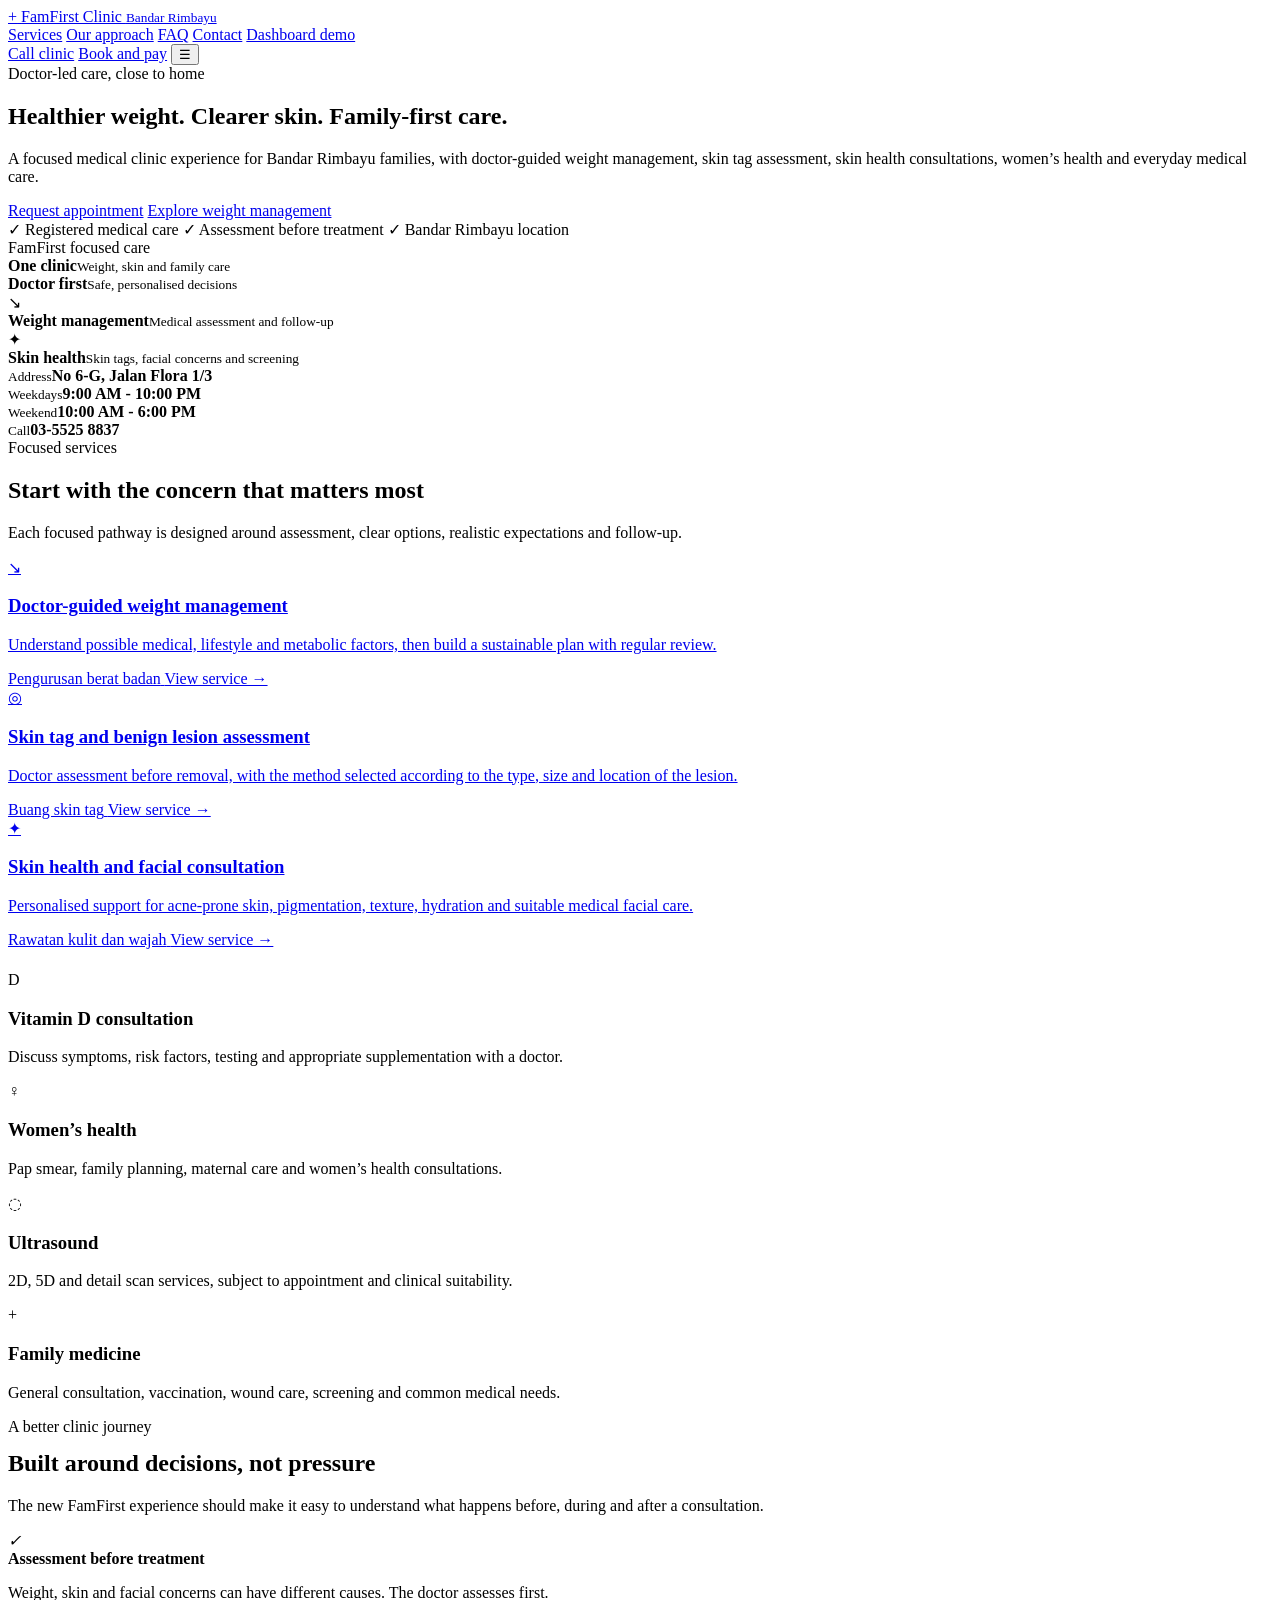
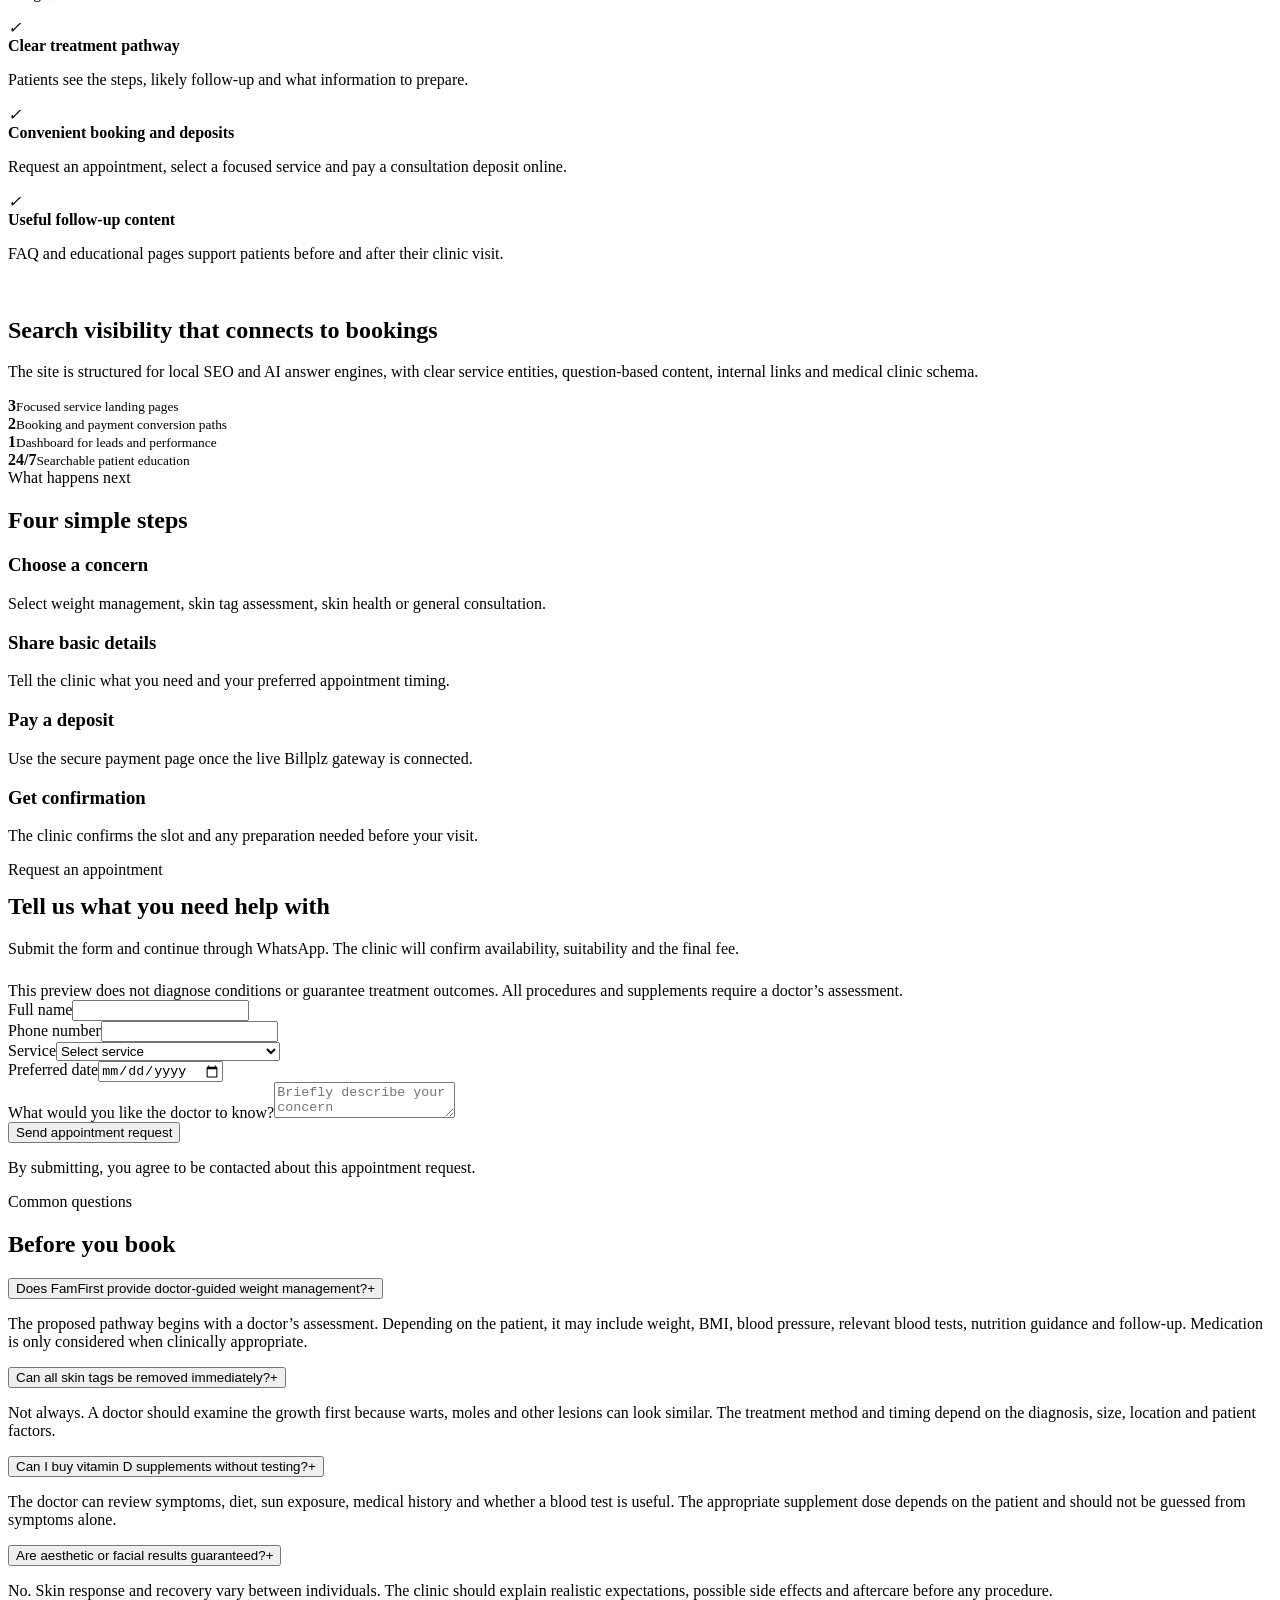
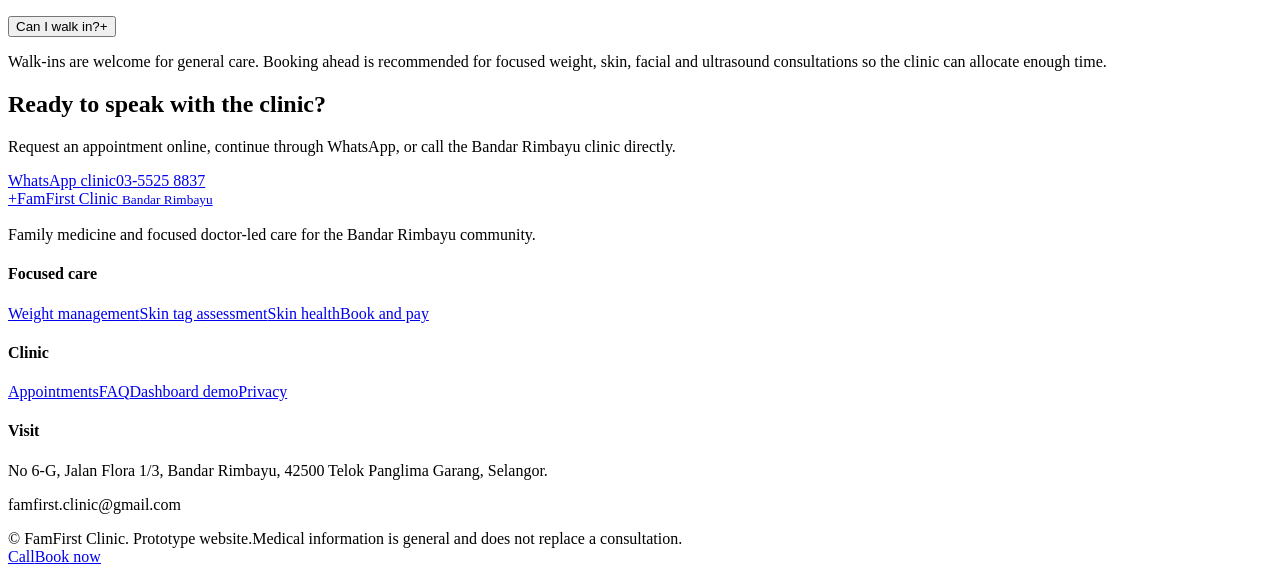
==== index.html @ e1344aab "Add clinic landing page" ====
<!doctype html>
<html lang="en-MY">
<head>
  <meta charset="utf-8">
  <meta name="viewport" content="width=device-width, initial-scale=1">
  <title>FamFirst Clinic Bandar Rimbayu | Weight, Skin and Family Care</title>
  <meta name="description" content="Doctor-led family care in Bandar Rimbayu, with focused consultations for weight management, skin tags, skin health, women’s health, ultrasound and general medical needs.">
  <meta name="keywords" content="FamFirst Clinic Bandar Rimbayu, klinik Rimbayu, weight management clinic Rimbayu, skin tag removal Rimbayu, facial treatment Rimbayu, klinik kurus Selangor">
  <meta name="theme-color" content="#0b6f69">
  <meta name="famfirst-api" content="">
  <link rel="canonical" href="https://shukritobi.github.io/famfirst-clinic-rimbayu/">
  <link rel="manifest" href="manifest.webmanifest">
  <link rel="stylesheet" href="assets/styles.css">
  <meta property="og:type" content="website">
  <meta property="og:title" content="FamFirst Clinic Bandar Rimbayu">
  <meta property="og:description" content="Doctor-led weight, skin and family care in Bandar Rimbayu.">
  <meta property="og:url" content="https://shukritobi.github.io/famfirst-clinic-rimbayu/">
  <meta property="og:locale" content="en_MY">
  <script type="application/ld+json">
  {
    "@context": "https://schema.org",
    "@type": "MedicalClinic",
    "name": "FamFirst Clinic Bandar Rimbayu",
    "legalName": "Firstmedic Healthcare Sdn Bhd",
    "url": "https://shukritobi.github.io/famfirst-clinic-rimbayu/",
    "telephone": "+60355258837",
    "email": "famfirst.clinic@gmail.com",
    "address": {
      "@type": "PostalAddress",
      "streetAddress": "No 6-G, Jalan Flora 1/3, Bandar Rimbayu",
      "postalCode": "42500",
      "addressLocality": "Telok Panglima Garang",
      "addressRegion": "Selangor",
      "addressCountry": "MY"
    },
    "areaServed": ["Bandar Rimbayu", "Kota Kemuning", "Telok Panglima Garang", "Tropicana Aman", "Eco Santuari"],
    "medicalSpecialty": ["PrimaryCare", "FamilyPractice"],
    "openingHoursSpecification": [
      {"@type":"OpeningHoursSpecification","dayOfWeek":["Monday","Tuesday","Wednesday","Thursday","Friday"],"opens":"09:00","closes":"22:00"},
      {"@type":"OpeningHoursSpecification","dayOfWeek":["Saturday","Sunday"],"opens":"10:00","closes":"18:00"}
    ],
    "sameAs": ["https://www.facebook.com/p/FamFirst-Clinic-Bandar-Rimbayu-100083287239329/"]
  }
  </script>
  <script type="application/ld+json">
  {
    "@context":"https://schema.org",
    "@type":"FAQPage",
    "mainEntity":[
      {"@type":"Question","name":"Does FamFirst Clinic provide doctor-guided weight management?","acceptedAnswer":{"@type":"Answer","text":"The proposed programme begins with a medical assessment and may include weight, blood pressure, relevant blood tests, nutrition guidance and follow-up. Treatment suitability is decided by the doctor."}},
      {"@type":"Question","name":"Can I remove a skin tag at the clinic?","acceptedAnswer":{"@type":"Answer","text":"A doctor should assess the lesion first because not every growth is a skin tag. The clinic will confirm the suitable method, expected recovery and cost after assessment."}},
      {"@type":"Question","name":"Can I walk in?","acceptedAnswer":{"@type":"Answer","text":"Walk-ins are welcome for general care. Booking ahead is recommended for focused weight, skin and ultrasound consultations."}}
    ]
  }
  </script>
</head>
<body>
<header class="site-header">
  <div class="container nav-wrap">
    <a class="brand" href="index.html" aria-label="FamFirst Clinic home">
      <span class="brand-mark">+</span>
      <span class="brand-copy">FamFirst Clinic <small>Bandar Rimbayu</small></span>
    </a>
    <nav class="nav-links" data-nav>
      <a href="#services">Services</a>
      <a href="#approach">Our approach</a>
      <a href="#faq">FAQ</a>
      <a href="#contact">Contact</a>
      <a href="dashboard.html">Dashboard demo</a>
    </nav>
    <div class="nav-actions">
      <a class="btn btn-outline btn-sm" href="tel:+60355258837">Call clinic</a>
      <a class="btn btn-primary btn-sm" href="checkout.html">Book and pay</a>
      <button class="menu-btn" data-menu aria-label="Open navigation">☰</button>
    </div>
  </div>
</header>

<main>
  <section class="hero">
    <div class="container hero-grid">
      <div class="hero-copy">
        <span class="eyebrow">Doctor-led care, close to home</span>
        <h1>Healthier weight. Clearer skin. <span>Family-first care.</span></h1>
        <p class="lead">A focused medical clinic experience for Bandar Rimbayu families, with doctor-guided weight management, skin tag assessment, skin health consultations, women’s health and everyday medical care.</p>
        <div class="hero-actions">
          <a class="btn btn-accent" href="#appointment">Request appointment</a>
          <a class="btn btn-outline" href="services/weight-management.html">Explore weight management</a>
        </div>
        <div class="trust-row">
          <span class="trust-item"><span class="trust-dot">✓</span> Registered medical care</span>
          <span class="trust-item"><span class="trust-dot">✓</span> Assessment before treatment</span>
          <span class="trust-item"><span class="trust-dot">✓</span> Bandar Rimbayu location</span>
        </div>
      </div>
      <div class="hero-visual" aria-hidden="true">
        <div class="visual-main">
          <span class="visual-label">FamFirst focused care</span>
          <span class="hero-cross"></span>
          <div class="visual-bottom">
            <div><strong>One clinic</strong><small>Weight, skin and family care</small></div>
            <div><strong>Doctor first</strong><small>Safe, personalised decisions</small></div>
          </div>
        </div>
        <div class="float-card float-a"><div class="float-icon">↘</div><strong>Weight management</strong><small>Medical assessment and follow-up</small></div>
        <div class="float-card float-b"><div class="float-icon">✦</div><strong>Skin health</strong><small>Skin tags, facial concerns and screening</small></div>
      </div>
    </div>
    <div class="container quick-strip">
      <div class="quick-grid">
        <div class="quick-item"><small>Address</small><strong>No 6-G, Jalan Flora 1/3</strong></div>
        <div class="quick-item"><small>Weekdays</small><strong>9:00 AM - 10:00 PM</strong></div>
        <div class="quick-item"><small>Weekend</small><strong>10:00 AM - 6:00 PM</strong></div>
        <div class="quick-item"><small>Call</small><strong>03-5525 8837</strong></div>
      </div>
    </div>
  </section>

  <section class="section" id="services">
    <div class="container">
      <div class="section-head center">
        <span class="eyebrow">Focused services</span>
        <h2>Start with the concern that matters most</h2>
        <p class="lead">Each focused pathway is designed around assessment, clear options, realistic expectations and follow-up.</p>
      </div>
      <div class="cards-3">
        <a class="card hover" href="services/weight-management.html">
          <div class="card-icon">↘</div>
          <h3>Doctor-guided weight management</h3>
          <p>Understand possible medical, lifestyle and metabolic factors, then build a sustainable plan with regular review.</p>
          <span class="service-tag">Pengurusan berat badan</span>
          <span class="card-link">View service →</span>
        </a>
        <a class="card hover" href="services/skin-tag-removal.html">
          <div class="card-icon">◎</div>
          <h3>Skin tag and benign lesion assessment</h3>
          <p>Doctor assessment before removal, with the method selected according to the type, size and location of the lesion.</p>
          <span class="service-tag">Buang skin tag</span>
          <span class="card-link">View service →</span>
        </a>
        <a class="card hover" href="services/skin-health-facials.html">
          <div class="card-icon">✦</div>
          <h3>Skin health and facial consultation</h3>
          <p>Personalised support for acne-prone skin, pigmentation, texture, hydration and suitable medical facial care.</p>
          <span class="service-tag">Rawatan kulit dan wajah</span>
          <span class="card-link">View service →</span>
        </a>
      </div>
      <div class="cards-4" style="margin-top:22px">
        <div class="card"><div class="card-icon">D</div><h3>Vitamin D consultation</h3><p>Discuss symptoms, risk factors, testing and appropriate supplementation with a doctor.</p></div>
        <div class="card"><div class="card-icon">♀</div><h3>Women’s health</h3><p>Pap smear, family planning, maternal care and women’s health consultations.</p></div>
        <div class="card"><div class="card-icon">◌</div><h3>Ultrasound</h3><p>2D, 5D and detail scan services, subject to appointment and clinical suitability.</p></div>
        <div class="card"><div class="card-icon">+</div><h3>Family medicine</h3><p>General consultation, vaccination, wound care, screening and common medical needs.</p></div>
      </div>
    </div>
  </section>

  <section class="section bg-cream" id="approach">
    <div class="container split">
      <div>
        <span class="eyebrow">A better clinic journey</span>
        <h2 style="margin-top:14px">Built around decisions, not pressure</h2>
        <p class="lead" style="margin-top:18px">The new FamFirst experience should make it easy to understand what happens before, during and after a consultation.</p>
        <div class="check-list">
          <div class="check"><i>✓</i><div><strong>Assessment before treatment</strong><p>Weight, skin and facial concerns can have different causes. The doctor assesses first.</p></div></div>
          <div class="check"><i>✓</i><div><strong>Clear treatment pathway</strong><p>Patients see the steps, likely follow-up and what information to prepare.</p></div></div>
          <div class="check"><i>✓</i><div><strong>Convenient booking and deposits</strong><p>Request an appointment, select a focused service and pay a consultation deposit online.</p></div></div>
          <div class="check"><i>✓</i><div><strong>Useful follow-up content</strong><p>FAQ and educational pages support patients before and after their clinic visit.</p></div></div>
        </div>
      </div>
      <div class="feature-panel">
        <span class="eyebrow" style="background:rgba(255,255,255,.12);color:white">Local growth plan</span>
        <h2>Search visibility that connects to bookings</h2>
        <p>The site is structured for local SEO and AI answer engines, with clear service entities, question-based content, internal links and medical clinic schema.</p>
        <div class="metric-grid">
          <div class="metric"><strong>3</strong><small>Focused service landing pages</small></div>
          <div class="metric"><strong>2</strong><small>Booking and payment conversion paths</small></div>
          <div class="metric"><strong>1</strong><small>Dashboard for leads and performance</small></div>
          <div class="metric"><strong>24/7</strong><small>Searchable patient education</small></div>
        </div>
      </div>
    </div>
  </section>

  <section class="section">
    <div class="container">
      <div class="section-head center"><span class="eyebrow">What happens next</span><h2>Four simple steps</h2></div>
      <div class="steps">
        <div class="step"><h3>Choose a concern</h3><p>Select weight management, skin tag assessment, skin health or general consultation.</p></div>
        <div class="step"><h3>Share basic details</h3><p>Tell the clinic what you need and your preferred appointment timing.</p></div>
        <div class="step"><h3>Pay a deposit</h3><p>Use the secure payment page once the live Billplz gateway is connected.</p></div>
        <div class="step"><h3>Get confirmation</h3><p>The clinic confirms the slot and any preparation needed before your visit.</p></div>
      </div>
    </div>
  </section>

  <section class="section bg-brand-pale" id="appointment">
    <div class="container split">
      <div>
        <span class="eyebrow">Request an appointment</span>
        <h2 style="margin-top:14px">Tell us what you need help with</h2>
        <p class="lead" style="margin-top:16px">Submit the form and continue through WhatsApp. The clinic will confirm availability, suitability and the final fee.</p>
        <div class="notice" style="margin-top:24px">This preview does not diagnose conditions or guarantee treatment outcomes. All procedures and supplements require a doctor’s assessment.</div>
      </div>
      <form class="form-card" data-lead-form>
        <div class="form-grid">
          <div class="field"><label for="name">Full name</label><input id="name" name="name" autocomplete="name" required></div>
          <div class="field"><label for="phone">Phone number</label><input id="phone" name="phone" autocomplete="tel" required></div>
          <div class="field"><label for="service">Service</label><select id="service" name="service" required><option value="">Select service</option><option>Weight management</option><option>Skin tag assessment</option><option>Skin health and facial consultation</option><option>Vitamin D consultation</option><option>Women’s health</option><option>Ultrasound</option><option>General consultation</option></select></div>
          <div class="field"><label for="date">Preferred date</label><input id="date" name="date" type="date"></div>
          <div class="field full"><label for="notes">What would you like the doctor to know?</label><textarea id="notes" name="notes" placeholder="Briefly describe your concern"></textarea></div>
          <div class="field full"><button class="btn btn-primary" type="submit">Send appointment request</button></div>
        </div>
        <p class="form-note">By submitting, you agree to be contacted about this appointment request.</p>
        <div class="status-message" role="status"></div>
      </form>
    </div>
  </section>

  <section class="section" id="faq">
    <div class="container">
      <div class="section-head center"><span class="eyebrow">Common questions</span><h2>Before you book</h2></div>
      <div class="faq-list">
        <div class="faq-item"><button class="faq-q" aria-expanded="false">Does FamFirst provide doctor-guided weight management?<span class="faq-plus">+</span></button><div class="faq-a"><p>The proposed pathway begins with a doctor’s assessment. Depending on the patient, it may include weight, BMI, blood pressure, relevant blood tests, nutrition guidance and follow-up. Medication is only considered when clinically appropriate.</p></div></div>
        <div class="faq-item"><button class="faq-q" aria-expanded="false">Can all skin tags be removed immediately?<span class="faq-plus">+</span></button><div class="faq-a"><p>Not always. A doctor should examine the growth first because warts, moles and other lesions can look similar. The treatment method and timing depend on the diagnosis, size, location and patient factors.</p></div></div>
        <div class="faq-item"><button class="faq-q" aria-expanded="false">Can I buy vitamin D supplements without testing?<span class="faq-plus">+</span></button><div class="faq-a"><p>The doctor can review symptoms, diet, sun exposure, medical history and whether a blood test is useful. The appropriate supplement dose depends on the patient and should not be guessed from symptoms alone.</p></div></div>
        <div class="faq-item"><button class="faq-q" aria-expanded="false">Are aesthetic or facial results guaranteed?<span class="faq-plus">+</span></button><div class="faq-a"><p>No. Skin response and recovery vary between individuals. The clinic should explain realistic expectations, possible side effects and aftercare before any procedure.</p></div></div>
        <div class="faq-item"><button class="faq-q" aria-expanded="false">Can I walk in?<span class="faq-plus">+</span></button><div class="faq-a"><p>Walk-ins are welcome for general care. Booking ahead is recommended for focused weight, skin, facial and ultrasound consultations so the clinic can allocate enough time.</p></div></div>
      </div>
    </div>
  </section>

  <section class="section-sm" id="contact">
    <div class="container cta-band">
      <div><h2>Ready to speak with the clinic?</h2><p>Request an appointment online, continue through WhatsApp, or call the Bandar Rimbayu clinic directly.</p></div>
      <div class="hero-actions" style="margin:0"><a class="btn btn-accent" href="https://wa.me/601112540046?text=Hi%20FamFirst%20Clinic%2C%20I%20would%20like%20to%20book%20an%20appointment." target="_blank" rel="noopener">WhatsApp clinic</a><a class="btn btn-outline" href="tel:+60355258837">03-5525 8837</a></div>
    </div>
  </section>
</main>

<footer class="site-footer">
  <div class="container">
    <div class="footer-grid">
      <div><a class="brand" href="index.html"><span class="brand-mark">+</span><span class="brand-copy">FamFirst Clinic <small>Bandar Rimbayu</small></span></a><p style="margin-top:18px">Family medicine and focused doctor-led care for the Bandar Rimbayu community.</p></div>
      <div><h4>Focused care</h4><div class="footer-links"><a href="services/weight-management.html">Weight management</a><a href="services/skin-tag-removal.html">Skin tag assessment</a><a href="services/skin-health-facials.html">Skin health</a><a href="checkout.html">Book and pay</a></div></div>
      <div><h4>Clinic</h4><div class="footer-links"><a href="#appointment">Appointments</a><a href="#faq">FAQ</a><a href="dashboard.html">Dashboard demo</a><a href="privacy.html">Privacy</a></div></div>
      <div><h4>Visit</h4><p>No 6-G, Jalan Flora 1/3, Bandar Rimbayu, 42500 Telok Panglima Garang, Selangor.</p><p style="margin-top:10px">famfirst.clinic@gmail.com</p></div>
    </div>
    <div class="footer-bottom"><span>© <span data-year></span> FamFirst Clinic. Prototype website.</span><span>Medical information is general and does not replace a consultation.</span></div>
  </div>
</footer>
<div class="mobile-cta"><a class="btn btn-outline" href="tel:+60355258837">Call</a><a class="btn btn-primary" href="checkout.html">Book now</a></div>
<script src="assets/app.js" defer></script>
</body>
</html>
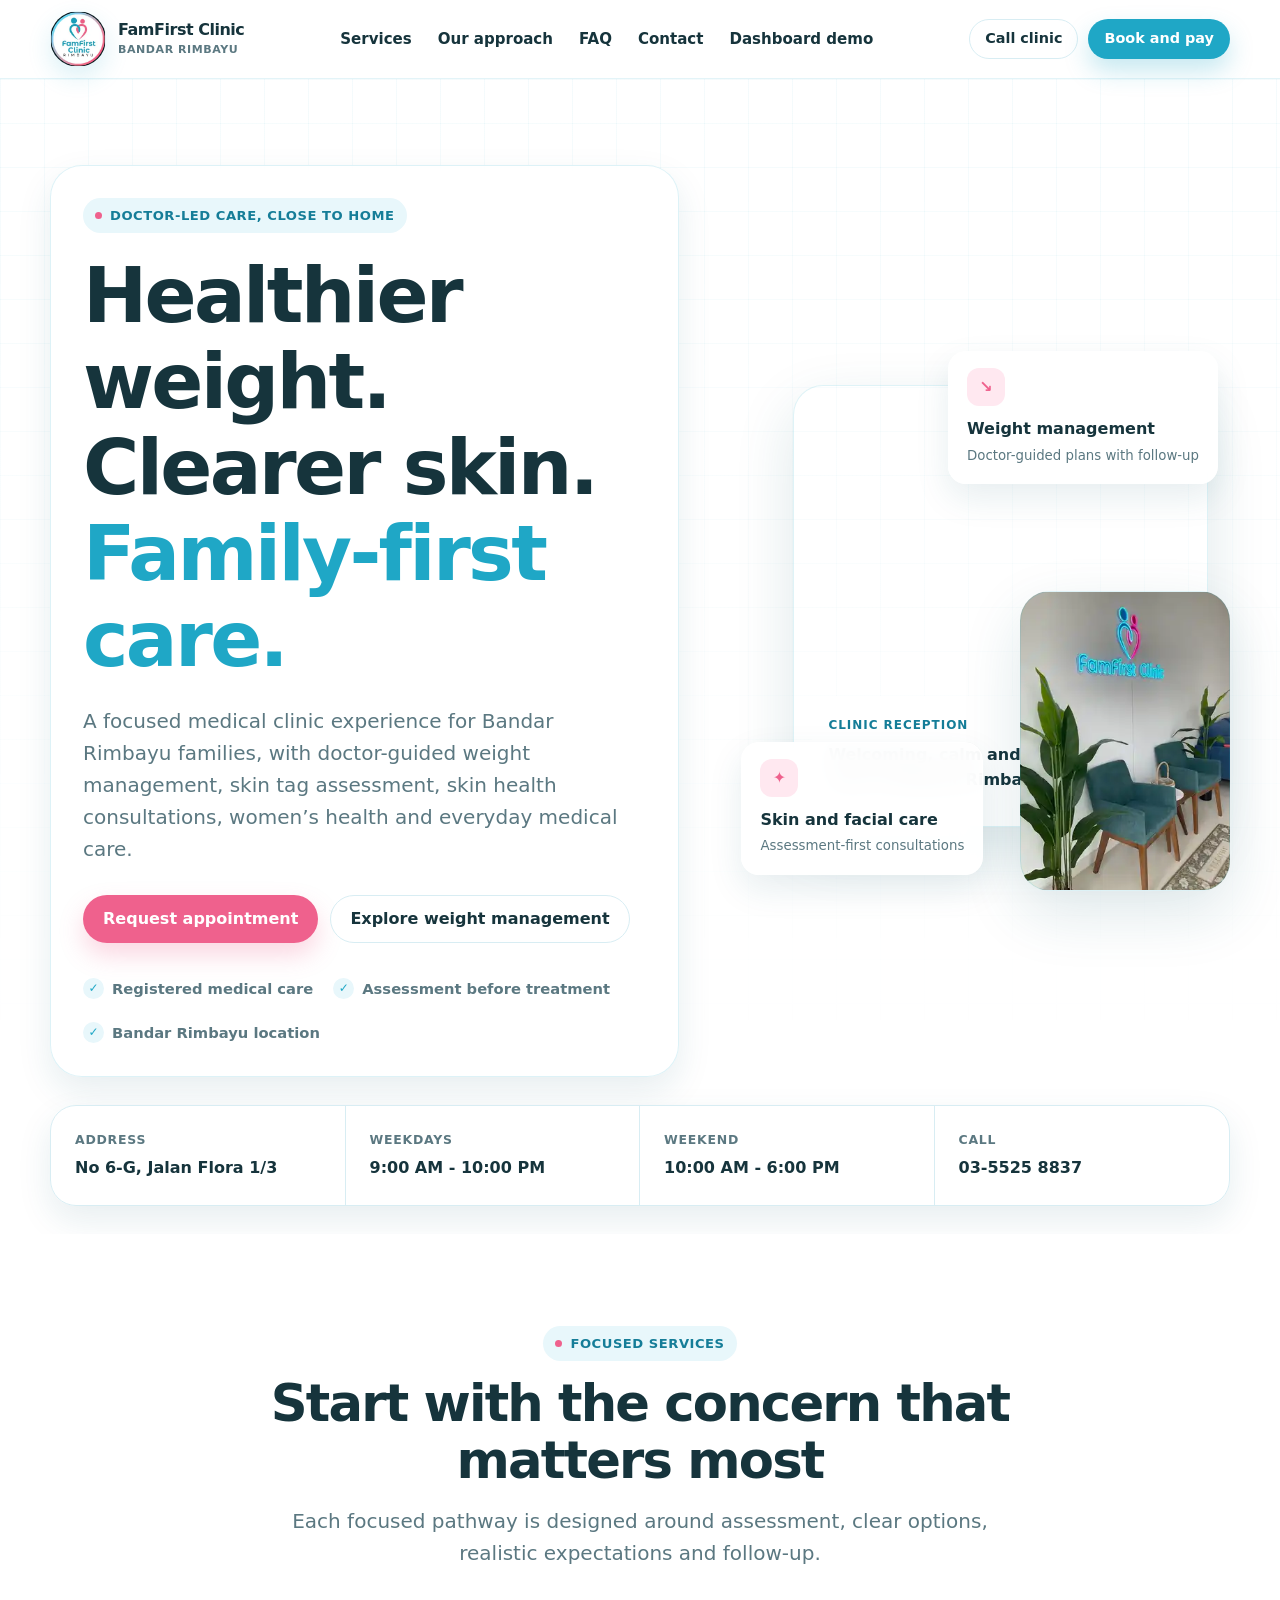
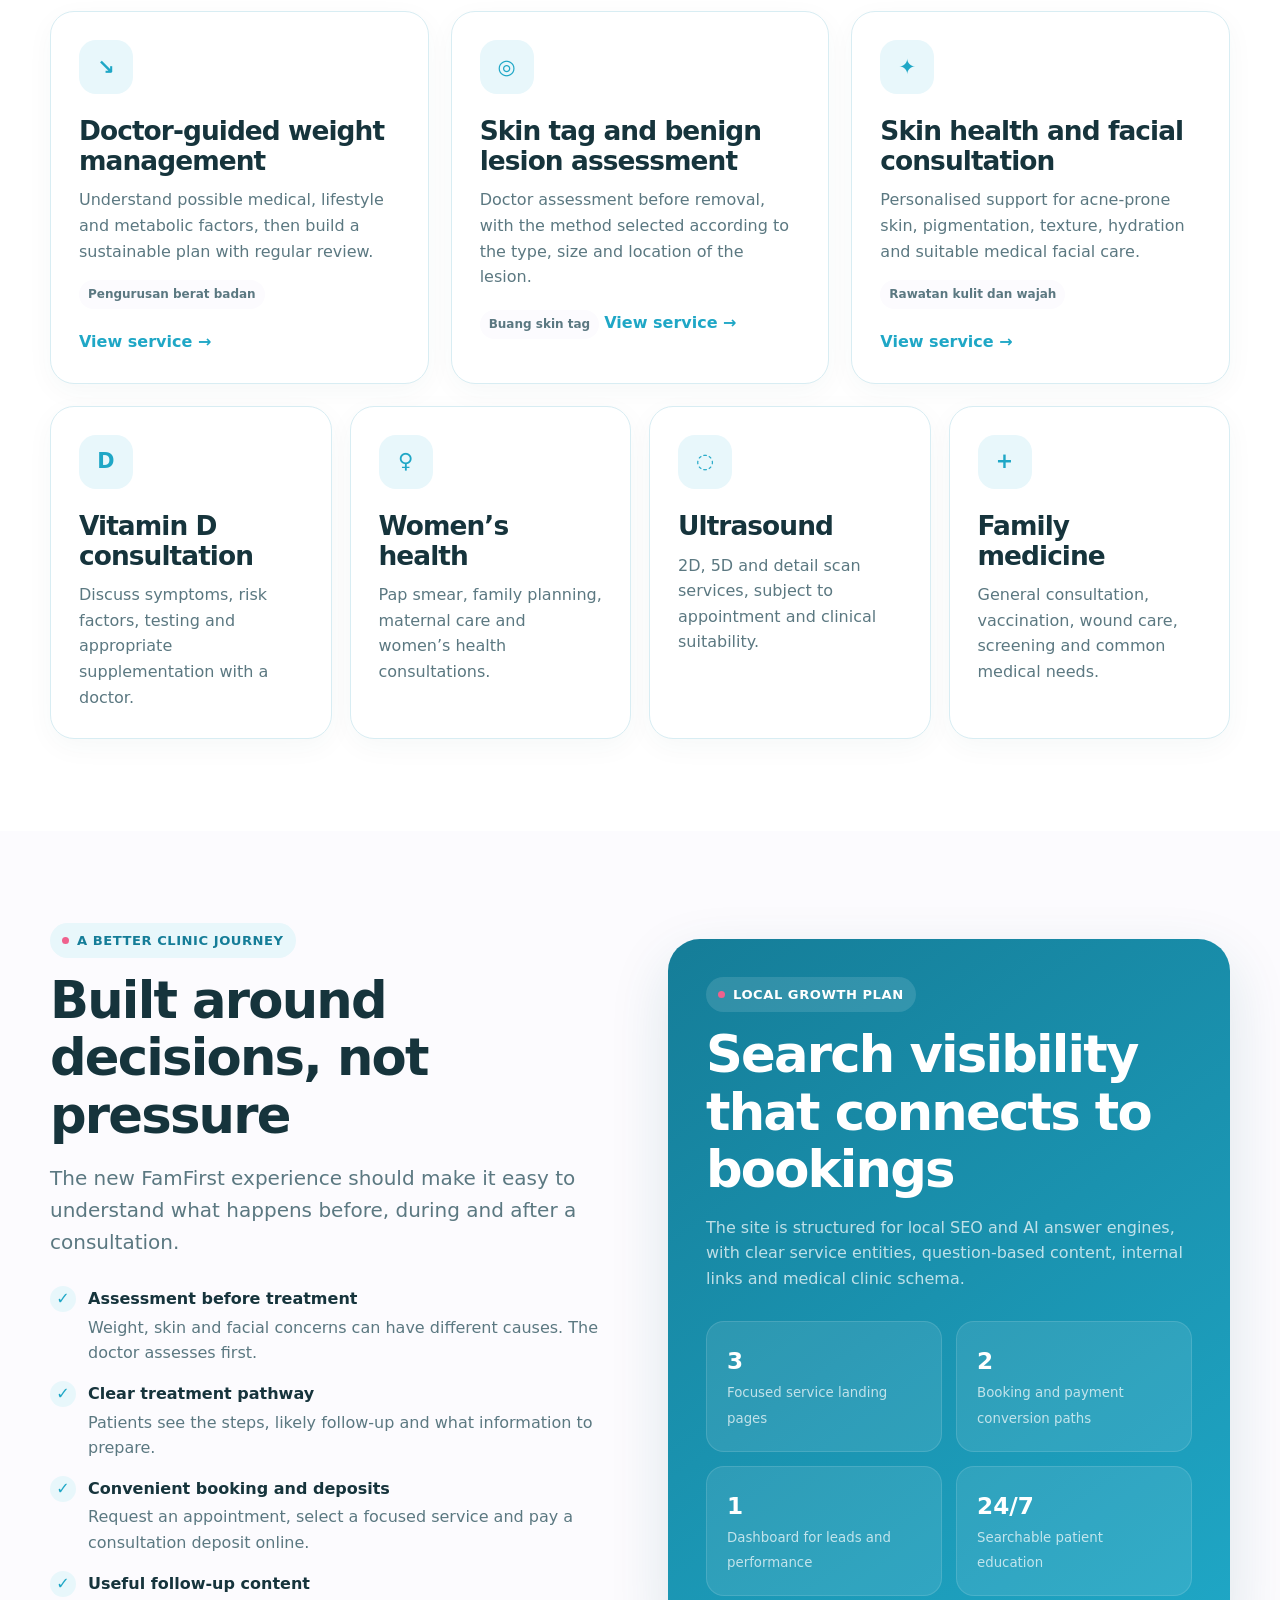
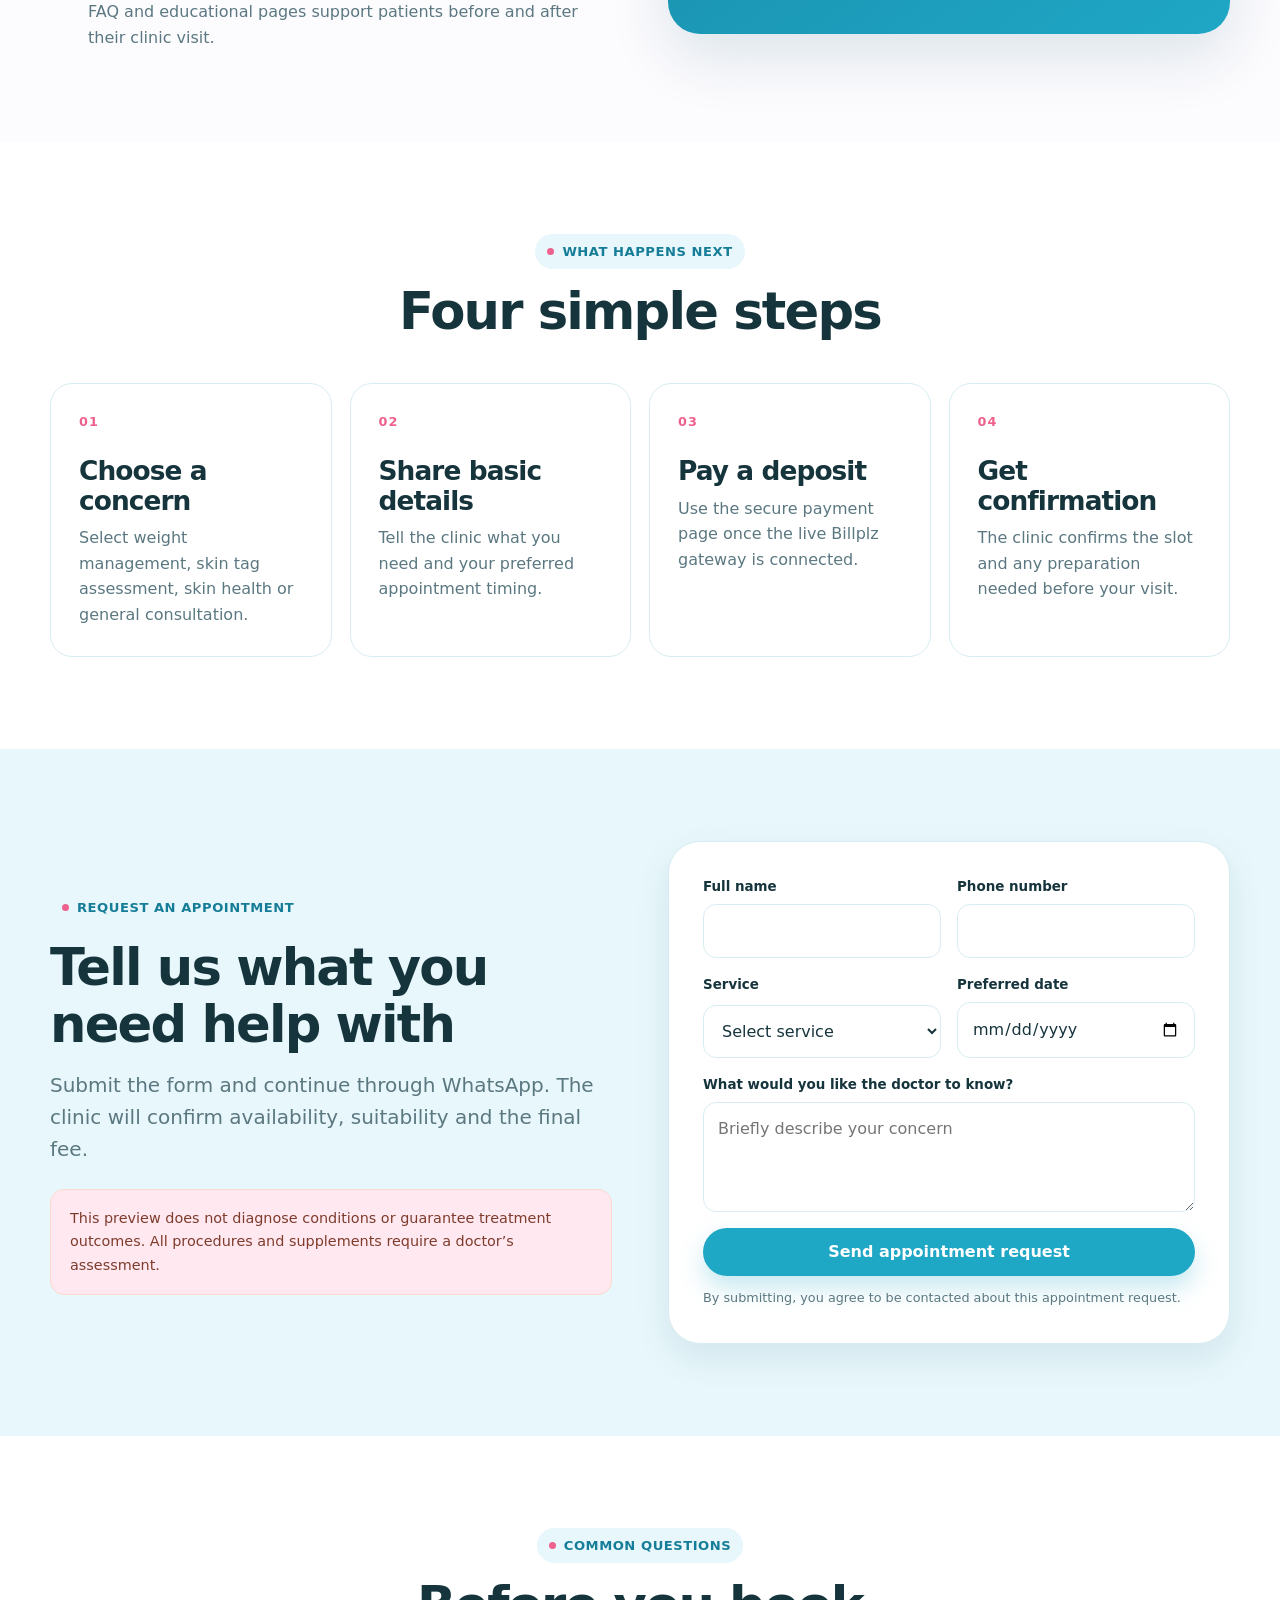
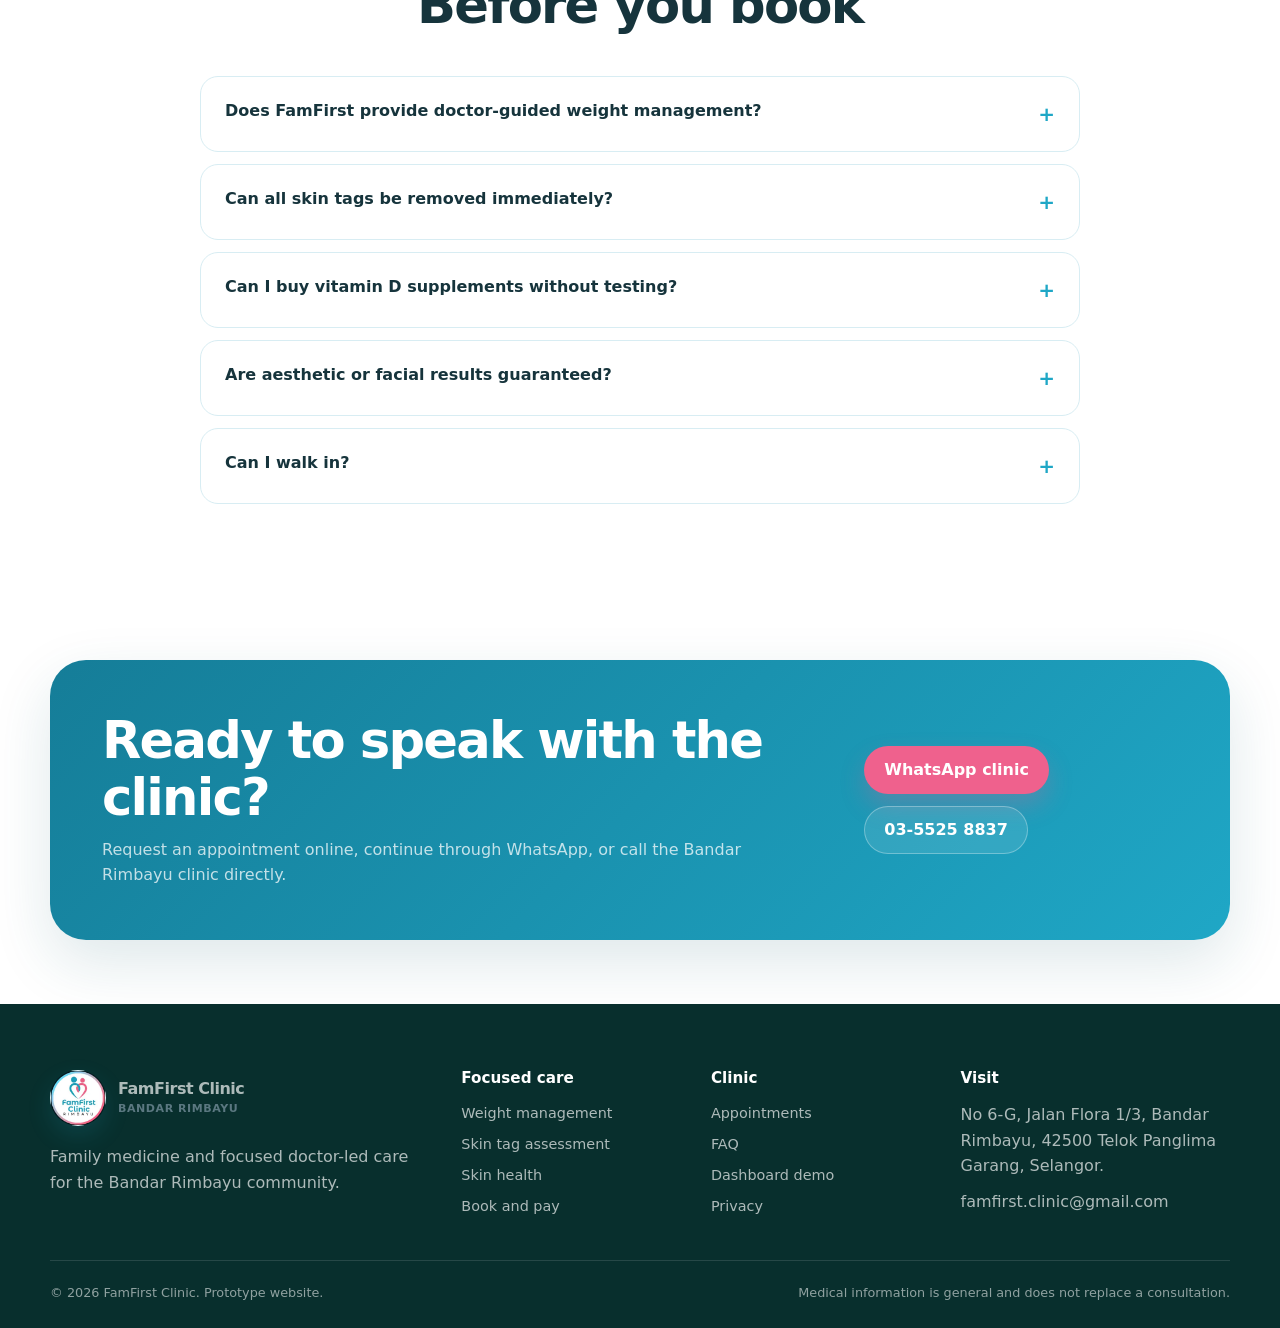
==== commit 42e2e601: "Apply FamFirst photo-led homepage branding" ====
--- a/index.html
+++ b/index.html
@@ -6,11 +6,11 @@
   <title>FamFirst Clinic Bandar Rimbayu | Weight, Skin and Family Care</title>
   <meta name="description" content="Doctor-led family care in Bandar Rimbayu, with focused consultations for weight management, skin tags, skin health, women’s health, ultrasound and general medical needs.">
   <meta name="keywords" content="FamFirst Clinic Bandar Rimbayu, klinik Rimbayu, weight management clinic Rimbayu, skin tag removal Rimbayu, facial treatment Rimbayu, klinik kurus Selangor">
-  <meta name="theme-color" content="#0b6f69">
+  <meta name="theme-color" content="#1fa7c6">
   <meta name="famfirst-api" content="">
   <link rel="canonical" href="https://shukritobi.github.io/famfirst-clinic-rimbayu/">
   <link rel="manifest" href="manifest.webmanifest">
-  <link rel="stylesheet" href="assets/styles.css">
+  <link rel="stylesheet" href="assets/styles.css"><link rel="stylesheet" href="assets/brand-base.css"><link rel="stylesheet" href="assets/brand-hero.css"><link rel="stylesheet" href="assets/brand-reception.css"><link rel="stylesheet" href="assets/brand-seating.css">
   <meta property="og:type" content="website">
   <meta property="og:title" content="FamFirst Clinic Bandar Rimbayu">
   <meta property="og:description" content="Doctor-led weight, skin and family care in Bandar Rimbayu.">
@@ -93,17 +93,13 @@
           <span class="trust-item"><span class="trust-dot">✓</span> Bandar Rimbayu location</span>
         </div>
       </div>
-      <div class="hero-visual" aria-hidden="true">
-        <div class="visual-main">
-          <span class="visual-label">FamFirst focused care</span>
-          <span class="hero-cross"></span>
-          <div class="visual-bottom">
-            <div><strong>One clinic</strong><small>Weight, skin and family care</small></div>
-            <div><strong>Doctor first</strong><small>Safe, personalised decisions</small></div>
-          </div>
-        </div>
-        <div class="float-card float-a"><div class="float-icon">↘</div><strong>Weight management</strong><small>Medical assessment and follow-up</small></div>
-        <div class="float-card float-b"><div class="float-icon">✦</div><strong>Skin health</strong><small>Skin tags, facial concerns and screening</small></div>
+      <div class="hero-visual clinic-showcase" aria-hidden="true">
+        <div class="photo-card main photo-card-reception" role="img" aria-label="FamFirst Clinic reception desk">
+          <div class="photo-card-caption"><span>Clinic reception</span><strong>Welcoming, calm and family-friendly care in Bandar Rimbayu</strong></div>
+        </div>
+        <div class="photo-card sub photo-card-seating" role="img" aria-label="FamFirst Clinic waiting area seating"></div>
+        <div class="float-card float-a"><div class="float-icon">↘</div><strong>Weight management</strong><small>Doctor-guided plans with follow-up</small></div>
+        <div class="float-card float-b"><div class="float-icon">✦</div><strong>Skin and facial care</strong><small>Assessment-first consultations</small></div>
       </div>
     </div>
     <div class="container quick-strip">
--- a/assets/styles.css
+++ b/assets/styles.css
@@ -0,0 +1 @@
+:root{--ink:#123238;--ink-soft:#49646a;--brand:#0b6f69;--brand-deep:#07534f;--brand-pale:#e7f6f3;--accent:#f47b5f;--accent-pale:#fff0eb;--cream:#fbf8f2;--white:#ffffff;--line:#dce8e6;--success:#16825f;--warning:#a96800;--shadow:0 20px 60px rgba(22,64,66,0.12);--shadow-soft:0 12px 34px rgba(22,64,66,0.08);--radius-xl:32px;--radius-lg:24px;--radius-md:16px;--radius-sm:12px;--max:1180px}*{box-sizing:border-box}html{scroll-behavior:smooth}body{margin:0;color:var(--ink);background:var(--white);font-family:Inter,ui-sans-serif,system-ui,-apple-system,BlinkMacSystemFont,"Segoe UI",sans-serif;line-height:1.6;-webkit-font-smoothing:antialiased}img{max-width:100%;display:block}a{color:inherit;text-decoration:none}button,input,select,textarea{font:inherit}button{cursor:pointer}.container{width:min(var(--max),calc(100% - 36px));margin-inline:auto}.section{padding:92px 0}.section-sm{padding:64px 0}.bg-cream{background:var(--cream)}.bg-brand-pale{background:var(--brand-pale)}.text-center{text-align:center}.muted{color:var(--ink-soft)}.eyebrow{display:inline-flex;align-items:center;gap:8px;padding:7px 12px;border-radius:999px;background:var(--brand-pale);color:var(--brand-deep);font-size:0.82rem;font-weight:800;letter-spacing:0.04em;text-transform:uppercase}.eyebrow::before{content:"";width:7px;height:7px;border-radius:50%;background:var(--accent)}h1,h2,h3,h4{margin:0;line-height:1.12;letter-spacing:-0.035em}h1{font-size:clamp(2.7rem,6vw,5.5rem)}h2{font-size:clamp(2rem,4vw,3.6rem)}h3{font-size:clamp(1.25rem,2.2vw,1.65rem)}p{margin:0}.lead{font-size:clamp(1.05rem,1.8vw,1.25rem);color:var(--ink-soft)}.section-head{max-width:760px;margin-bottom:42px}.section-head.center{margin-inline:auto;text-align:center}.section-head h2{margin-top:14px}.section-head p{margin-top:16px}.site-header{position:sticky;top:0;z-index:50;border-bottom:1px solid rgba(220,232,230,0.8);background:rgba(255,255,255,0.92);backdrop-filter:blur(18px)}.nav-wrap{height:78px;display:flex;align-items:center;justify-content:space-between;gap:22px}.brand{display:inline-flex;align-items:center;gap:12px;font-weight:900;letter-spacing:-0.03em}.brand-mark{width:44px;height:44px;display:grid;place-items:center;border-radius:15px;background:linear-gradient(145deg,var(--brand),var(--brand-deep));box-shadow:0 12px 24px rgba(11,111,105,0.22);color:white;font-size:1.35rem}.brand-copy{display:grid;line-height:1.05}.brand-copy small{color:var(--ink-soft);font-size:0.69rem;font-weight:700;letter-spacing:0.05em;text-transform:uppercase;margin-top:5px}.nav-links{display:flex;align-items:center;gap:26px;font-size:0.94rem;font-weight:700}.nav-links a:hover{color:var(--brand)}.nav-actions{display:flex;gap:10px;align-items:center}.menu-btn{display:none;border:0;background:transparent;font-size:1.6rem;padding:8px}.btn{display:inline-flex;justify-content:center;align-items:center;gap:9px;min-height:48px;padding:0 19px;border:1px solid transparent;border-radius:999px;font-weight:800;transition:transform .18s ease,box-shadow .18s ease,background .18s ease}.btn:hover{transform:translateY(-2px)}.btn-primary{background:var(--brand);color:var(--white);box-shadow:0 12px 24px rgba(11,111,105,.2)}.btn-primary:hover{background:var(--brand-deep)}.btn-accent{background:var(--accent);color:white;box-shadow:0 12px 24px rgba(244,123,95,.2)}.btn-outline{border-color:var(--line);background:white;color:var(--ink)}.btn-ghost{color:var(--brand);background:var(--brand-pale)}.btn-sm{min-height:40px;padding-inline:15px;font-size:.9rem}.hero{position:relative;overflow:hidden;padding:80px 0 54px;background:radial-gradient(circle at 80% 15%,rgba(244,123,95,.15),transparent 26%),radial-gradient(circle at 18% 70%,rgba(11,111,105,.13),transparent 28%),linear-gradient(180deg,#ffffff,#fbf8f2)}.hero::before{content:"";position:absolute;inset:0;pointer-events:none;background-image:linear-gradient(rgba(11,111,105,.045) 1px,transparent 1px),linear-gradient(90deg,rgba(11,111,105,.045) 1px,transparent 1px);background-size:44px 44px;mask-image:linear-gradient(to bottom,rgba(0,0,0,.8),transparent 85%)}.hero-grid{position:relative;display:grid;grid-template-columns:1.12fr .88fr;align-items:center;gap:56px}.hero-copy h1{margin-top:20px;max-width:800px}.hero-copy h1 span{color:var(--brand)}.hero-copy .lead{max-width:700px;margin-top:22px}.hero-actions{display:flex;flex-wrap:wrap;gap:12px;margin-top:30px}.trust-row{display:flex;flex-wrap:wrap;gap:20px;margin-top:34px;color:var(--ink-soft);font-size:.92rem;font-weight:700}.trust-item{display:inline-flex;gap:8px;align-items:center}.trust-dot{width:21px;height:21px;display:grid;place-items:center;border-radius:50%;background:var(--brand-pale);color:var(--brand);font-size:.75rem}.hero-visual{position:relative;min-height:525px}.visual-main{position:absolute;inset:34px 20px 45px 32px;border-radius:44px;background:linear-gradient(145deg,#0d7c74,#064c49);overflow:hidden;box-shadow:var(--shadow);color:white;padding:34px}.visual-main::before,.visual-main::after{content:"";position:absolute;border-radius:50%;background:rgba(255,255,255,.09)}.visual-main::before{width:310px;height:310px;right:-110px;top:-90px}.visual-main::after{width:220px;height:220px;left:-95px;bottom:-100px}.hero-cross{position:absolute;inset:50% auto auto 50%;transform:translate(-50%,-50%);width:160px;height:160px}.hero-cross::before,.hero-cross::after{content:"";position:absolute;left:50%;top:50%;transform:translate(-50%,-50%);border-radius:26px;background:rgba(255,255,255,.95);box-shadow:0 24px 60px rgba(0,0,0,.14)}.hero-cross::before{width:68px;height:160px}.hero-cross::after{width:160px;height:68px}.visual-label{position:absolute;top:30px;left:30px;z-index:2;font-size:.82rem;font-weight:800;letter-spacing:.08em;text-transform:uppercase;opacity:.8}.visual-bottom{position:absolute;left:30px;right:30px;bottom:28px;z-index:2;display:flex;justify-content:space-between;gap:18px;align-items:flex-end}.visual-bottom strong{font-size:1.35rem;display:block}.visual-bottom small{color:rgba(255,255,255,.72)}.float-card{position:absolute;z-index:3;padding:16px 18px;border:1px solid rgba(255,255,255,.65);border-radius:18px;background:rgba(255,255,255,.94);backdrop-filter:blur(14px);box-shadow:var(--shadow-soft)}.float-card strong{display:block;font-size:1rem}.float-card small{color:var(--ink-soft)}.float-a{top:0;right:0}.float-b{left:0;bottom:0}.float-icon{width:38px;height:38px;display:grid;place-items:center;border-radius:12px;background:var(--accent-pale);color:var(--accent);margin-bottom:10px;font-weight:900}.quick-strip{position:relative;z-index:3;transform:translateY(28px)}.quick-grid{display:grid;grid-template-columns:repeat(4,1fr);background:white;border:1px solid var(--line);border-radius:26px;box-shadow:var(--shadow-soft);overflow:hidden}.quick-item{padding:24px;border-right:1px solid var(--line)}.quick-item:last-child{border-right:0}.quick-item small{display:block;color:var(--ink-soft);font-size:.78rem;font-weight:800;text-transform:uppercase;letter-spacing:.06em}.quick-item strong{display:block;margin-top:5px;font-size:1rem}.cards-3{display:grid;grid-template-columns:repeat(3,1fr);gap:22px}.cards-4{display:grid;grid-template-columns:repeat(4,1fr);gap:18px}.card{background:white;border:1px solid var(--line);border-radius:var(--radius-lg);padding:28px;box-shadow:0 8px 28px rgba(23,66,67,.04)}.card.hover{transition:transform .22s ease,box-shadow .22s ease,border-color .22s ease}.card.hover:hover{transform:translateY(-7px);box-shadow:var(--shadow-soft);border-color:rgba(11,111,105,.25)}.card-icon{width:54px;height:54px;display:grid;place-items:center;border-radius:17px;background:var(--brand-pale);color:var(--brand);font-weight:900;font-size:1.3rem;margin-bottom:22px}.card h3{margin-bottom:12px}.card p{color:var(--ink-soft)}.card-link{display:inline-flex;gap:7px;align-items:center;margin-top:20px;color:var(--brand);font-weight:850}.service-tag{display:inline-flex;margin-top:16px;padding:5px 9px;border-radius:999px;background:var(--cream);color:var(--ink-soft);font-size:.75rem;font-weight:750}.split{display:grid;grid-template-columns:1fr 1fr;gap:56px;align-items:center}.feature-panel{padding:38px;border-radius:var(--radius-xl);background:var(--brand-deep);color:white;box-shadow:var(--shadow)}.feature-panel h2{margin-top:14px}.feature-panel p{color:rgba(255,255,255,.72);margin-top:16px}.metric-grid{display:grid;grid-template-columns:1fr 1fr;gap:14px;margin-top:30px}.metric{padding:20px;border-radius:18px;background:rgba(255,255,255,.09);border:1px solid rgba(255,255,255,.12)}.metric strong{display:block;font-size:1.45rem}.metric small{color:rgba(255,255,255,.7)}.check-list{display:grid;gap:15px;margin-top:28px}.check{display:flex;gap:12px;align-items:flex-start}.check i{flex:0 0 auto;width:26px;height:26px;display:grid;place-items:center;border-radius:50%;background:var(--brand-pale);color:var(--brand);font-style:normal;font-weight:900}.check p{color:var(--ink-soft)}.check strong{color:var(--ink);display:block;margin-bottom:3px}.steps{counter-reset:steps;display:grid;grid-template-columns:repeat(4,1fr);gap:18px}.step{counter-increment:steps;position:relative;padding:28px;border-radius:22px;background:white;border:1px solid var(--line)}.step::before{content:"0" counter(steps);display:block;color:var(--accent);font-size:.8rem;font-weight:900;letter-spacing:.08em;margin-bottom:24px}.step p{color:var(--ink-soft);margin-top:10px}.faq-list{max-width:880px;margin-inline:auto;display:grid;gap:12px}.faq-item{border:1px solid var(--line);border-radius:18px;background:white;overflow:hidden}.faq-q{width:100%;border:0;background:transparent;padding:21px 24px;display:flex;justify-content:space-between;gap:20px;text-align:left;font-weight:850;color:var(--ink)}.faq-a{max-height:0;overflow:hidden;transition:max-height .25s ease}.faq-a p{padding:0 24px 22px;color:var(--ink-soft)}.faq-item.open .faq-a{max-height:260px}.faq-plus{font-size:1.25rem;color:var(--brand)}.cta-band{border-radius:36px;padding:52px;background:linear-gradient(135deg,var(--brand-deep),var(--brand));color:white;display:flex;justify-content:space-between;align-items:center;gap:28px;box-shadow:var(--shadow)}.cta-band p{color:rgba(255,255,255,.74);margin-top:10px;max-width:640px}.cta-band .btn-outline{border-color:rgba(255,255,255,.3);background:rgba(255,255,255,.1);color:white}.form-grid{display:grid;grid-template-columns:repeat(2,1fr);gap:16px}.field{display:grid;gap:7px}.field.full{grid-column:1 / -1}.field label{font-size:.84rem;font-weight:800}.field input,.field select,.field textarea{width:100%;border:1px solid var(--line);border-radius:13px;padding:13px 14px;background:white;color:var(--ink);outline:none}.field input:focus,.field select:focus,.field textarea:focus{border-color:var(--brand);box-shadow:0 0 0 4px rgba(11,111,105,.09)}.field textarea{min-height:110px;resize:vertical}.form-note{color:var(--ink-soft);font-size:.8rem;margin-top:12px}.form-card{padding:34px;border:1px solid var(--line);border-radius:var(--radius-xl);background:white;box-shadow:var(--shadow-soft)}.status-message{display:none;margin-top:14px;padding:12px 14px;border-radius:12px;font-size:.9rem}.status-message.show{display:block}.status-message.success{background:#e9f7f1;color:#116848}.status-message.error{background:#fff0ec;color:#a43b23}.page-hero{padding:70px 0 56px;background:linear-gradient(180deg,var(--brand-pale),white)}.page-hero-grid{display:grid;grid-template-columns:1.1fr .9fr;gap:46px;align-items:center}.page-hero h1{margin-top:18px;font-size:clamp(2.5rem,5vw,4.7rem)}.page-hero p{margin-top:18px}.info-card{padding:30px;border-radius:28px;background:white;border:1px solid var(--line);box-shadow:var(--shadow-soft)}.info-card ul{margin:18px 0 0;padding-left:20px;color:var(--ink-soft)}.info-card li + li{margin-top:9px}.notice{padding:17px 19px;border-radius:14px;background:var(--accent-pale);color:#7e3c2c;font-size:.9rem;border:1px solid #ffd8ce}.breadcrumbs{font-size:.86rem;color:var(--ink-soft);margin-bottom:18px}.breadcrumbs a{color:var(--brand);font-weight:700}.content-prose{max-width:820px}.content-prose h2{margin-top:44px;font-size:clamp(1.7rem,3vw,2.5rem)}.content-prose h3{margin-top:30px;font-size:1.35rem}.content-prose p,.content-prose ul{margin-top:15px;color:var(--ink-soft)}.content-prose li + li{margin-top:8px}.checkout-layout{display:grid;grid-template-columns:1fr 380px;gap:28px;align-items:start}.summary-card{position:sticky;top:100px;padding:28px;border-radius:24px;background:var(--brand-deep);color:white}.summary-card p,.summary-card small{color:rgba(255,255,255,.72)}.summary-row{display:flex;justify-content:space-between;gap:16px;padding:14px 0;border-bottom:1px solid rgba(255,255,255,.12)}.summary-total{display:flex;justify-content:space-between;gap:16px;padding-top:20px;font-size:1.2rem;font-weight:900}.demo-badge{display:inline-flex;padding:5px 9px;border-radius:999px;background:#fff3d6;color:#8b5a00;font-size:.75rem;font-weight:900}.dashboard-body{background:#f3f7f6;min-height:100vh}.dashboard-shell{display:grid;grid-template-columns:250px 1fr;min-height:100vh}.sidebar{background:var(--brand-deep);color:white;padding:25px 18px;position:sticky;top:0;height:100vh}.sidebar .brand{margin-bottom:34px}.sidebar .brand-copy small{color:rgba(255,255,255,.55)}.side-nav{display:grid;gap:7px}.side-nav a{padding:11px 13px;border-radius:12px;color:rgba(255,255,255,.72);font-weight:720;font-size:.92rem}.side-nav a.active,.side-nav a:hover{background:rgba(255,255,255,.1);color:white}.side-note{position:absolute;left:18px;right:18px;bottom:20px;padding:14px;border-radius:14px;background:rgba(255,255,255,.08);color:rgba(255,255,255,.72);font-size:.78rem}.dashboard-main{padding:32px;overflow:hidden}.dash-top{display:flex;justify-content:space-between;align-items:center;gap:20px;margin-bottom:26px}.dash-top h1{font-size:2rem}.kpi-grid{display:grid;grid-template-columns:repeat(4,1fr);gap:16px}.kpi{background:white;border:1px solid var(--line);border-radius:18px;padding:20px}.kpi small{color:var(--ink-soft);font-weight:750}.kpi strong{display:block;font-size:1.75rem;margin-top:6px}.kpi .trend{color:var(--success);font-size:.8rem;font-weight:800;margin-top:4px}.dash-grid{display:grid;grid-template-columns:1.5fr 1fr;gap:18px;margin-top:18px}.panel{background:white;border:1px solid var(--line);border-radius:20px;padding:22px;overflow:hidden}.panel-head{display:flex;justify-content:space-between;gap:16px;align-items:center;margin-bottom:18px}.panel-head h2{font-size:1.15rem}.chart{height:260px;display:flex;align-items:end;gap:10px;padding-top:20px;border-bottom:1px solid var(--line)}.bar-wrap{flex:1;display:grid;align-items:end;gap:7px;height:100%}.bar{border-radius:8px 8px 0 0;background:linear-gradient(180deg,var(--brand),#6bbab4);min-height:8px}.bar-label{text-align:center;color:var(--ink-soft);font-size:.72rem}.table-wrap{overflow-x:auto}table{width:100%;border-collapse:collapse;font-size:.86rem}th,td{padding:12px 10px;border-bottom:1px solid var(--line);text-align:left;white-space:nowrap}th{color:var(--ink-soft);font-size:.73rem;text-transform:uppercase;letter-spacing:.04em}.status-pill{display:inline-flex;padding:5px 8px;border-radius:999px;font-size:.72rem;font-weight:850}.status-paid{background:#e8f7ef;color:#116848}.status-new{background:#fff3dc;color:#8b5a00}.status-confirmed{background:#e9efff;color:#2f55a4}.progress-list{display:grid;gap:16px}.progress-row{display:grid;gap:7px}.progress-meta{display:flex;justify-content:space-between;gap:12px;font-size:.84rem}.progress-track{height:9px;border-radius:999px;background:#e8efee;overflow:hidden}.progress-fill{height:100%;border-radius:inherit;background:var(--brand)}.task-list{display:grid;gap:10px}.task{padding:13px;border-radius:13px;background:#f7faf9;display:flex;gap:10px;align-items:flex-start}.task input{margin-top:5px}.task small{color:var(--ink-soft);display:block}.site-footer{background:#082f2d;color:white;padding:66px 0 24px}.footer-grid{display:grid;grid-template-columns:1.4fr .8fr .8fr 1fr;gap:34px}.footer-grid p,.footer-grid a{color:rgba(255,255,255,.67)}.footer-grid h4{font-size:.95rem;margin-bottom:15px;letter-spacing:0}.footer-links{display:grid;gap:8px;font-size:.9rem}.footer-bottom{display:flex;justify-content:space-between;gap:20px;margin-top:42px;padding-top:22px;border-top:1px solid rgba(255,255,255,.12);color:rgba(255,255,255,.55);font-size:.8rem}.mobile-cta{display:none}@media (max-width:980px){.nav-links{position:fixed;inset:78px 18px auto 18px;display:none;padding:18px;background:white;border:1px solid var(--line);border-radius:18px;box-shadow:var(--shadow);flex-direction:column;align-items:stretch;gap:10px}.nav-links.open{display:flex}.menu-btn{display:block}.nav-actions .btn-outline{display:none}.hero-grid,.page-hero-grid,.split,.checkout-layout{grid-template-columns:1fr}.hero-visual{min-height:470px}.quick-grid{grid-template-columns:1fr 1fr}.quick-item:nth-child(2){border-right:0}.quick-item:nth-child(-n+2){border-bottom:1px solid var(--line)}.cards-4,.steps,.kpi-grid{grid-template-columns:1fr 1fr}.cards-3{grid-template-columns:1fr 1fr}.footer-grid{grid-template-columns:1fr 1fr}.dashboard-shell{grid-template-columns:1fr}.sidebar{position:relative;height:auto}.side-nav{grid-template-columns:repeat(3,1fr)}.side-note{display:none}.dash-grid{grid-template-columns:1fr}.summary-card{position:static}}@media (max-width:680px){.container{width:min(100% - 24px,var(--max))}.section{padding:70px 0}.hero{padding-top:54px}.hero-grid{gap:30px}.hero-visual{min-height:405px}.visual-main{inset:25px 8px 35px 16px;padding:24px}.hero-cross{transform:translate(-50%,-50%) scale(.75)}.float-card{padding:12px}.float-a{right:2px}.float-b{left:0}.quick-strip{transform:translateY(18px)}.quick-grid,.cards-3,.cards-4,.steps,.metric-grid,.form-grid,.kpi-grid{grid-template-columns:1fr}.quick-item{border-right:0;border-bottom:1px solid var(--line)}.quick-item:last-child{border-bottom:0}.field.full{grid-column:auto}.cta-band{padding:32px 24px;display:grid}.footer-grid{grid-template-columns:1fr}.footer-bottom,.dash-top{flex-direction:column;align-items:flex-start}.dashboard-main{padding:20px 12px 82px}.side-nav{grid-template-columns:1fr 1fr}.sidebar{padding-bottom:18px}.mobile-cta{position:fixed;z-index:60;display:grid;grid-template-columns:1fr 1fr;left:10px;right:10px;bottom:10px;background:white;border:1px solid var(--line);border-radius:17px;box-shadow:var(--shadow);padding:7px;gap:7px}.mobile-cta .btn{min-height:44px;padding-inline:10px;font-size:.85rem}body{padding-bottom:72px}}
--- a/assets/brand-base.css
+++ b/assets/brand-base.css
@@ -0,0 +1,23 @@
+:root {
+  --ink:#16343c;
+  --ink-soft:#5b7881;
+  --brand:#1fa7c6;
+  --brand-deep:#157d98;
+  --brand-pale:#e8f7fb;
+  --accent:#ef618d;
+  --accent-pale:#ffe8f0;
+  --cream:#fcfbfe;
+  --line:#d8edf3;
+  --shadow:0 22px 60px rgba(24,92,109,.14);
+  --shadow-soft:0 14px 34px rgba(24,92,109,.10);
+  --img-logo:url("[data-uri]");
+}
+.site-header{border-bottom-color:rgba(31,167,198,.12)}
+.brand-mark{width:56px;height:56px;border-radius:50%;background:#fff var(--img-logo) center/cover no-repeat;box-shadow:0 10px 24px rgba(31,167,198,.16);border:1px solid rgba(31,167,198,.14);color:transparent;font-size:0}
+.sidebar .brand-mark{width:52px;height:52px;border-color:rgba(255,255,255,.26)}
+.btn-primary{box-shadow:0 12px 24px rgba(31,167,198,.25)}
+.btn-accent{box-shadow:0 12px 24px rgba(239,97,141,.25)}
+.cta-band{background:linear-gradient(135deg,var(--brand-deep),var(--brand))}
+.feature-panel{background:linear-gradient(145deg,var(--brand-deep),var(--brand))}
+.card.hover:hover{border-color:rgba(31,167,198,.28)}
+@media(max-width:680px){.brand-mark{width:48px;height:48px}}
--- a/assets/brand-hero.css
+++ b/assets/brand-hero.css
@@ -0,0 +1,19 @@
+:root{--img-hallway:url("[data-uri][... ELLIPSIZATION ...]i4lVqcApQxBOJ3P7ol2V46iI4kzcgDPi+ZalTyRTmHteDnvS05yXVBXfQO06x9CWqd3DSUmvP5TPDzI9nj+Gtj8VR1NHx7e2WE8xRhURWmLsKAj8SZEOmMDTw8m8WX1I7UeschAELH3bZ8OodEtBn7F9xk+twk8kFn24Y1JnKZENr5Lym4TPruVgmBziAq18F/9kw70Sbv7sXNDGNSUnnd10gOaras6YinGIM38R/mPPOPD3FEK/Zg2uhkc0vpcaYJ3SPMeroNxj/JngeQ2sBsjuByd/x2T+52pmtiOjYPfQJiHg01oXd+hjTy5Ty/ACTfyiN9KLZ0MK9onlFeDT0SsUPVrVM5Xlo8AsYGmjtx8QTjmNBM/vg7OuXJNo8oxQki6TYVPaiY/xCxsSizdqZlZs8tS1rOTOcnVbWr75/mGKVnFNgGhQO0Jb2L2QD1E5FXNb32QAR7wx5cWpTRPOcvB0sOuua4bDnRiVPR6Vtkx4JGCM2bxLz5N+Fz/rsAfmDJ+IDAFCV38+fnUoa2J326JCkxRFe4HSvUL+NBC6vMeG5wPMCIeVNJEex+q+AxY/NgKs6Gz8ni/yf6hM1wSFOa/kHIEdRmK4o/LzZQ954HkVyiHjhaH86AFxHk8Ot3sUBUwaZrvwh5G4U+n0OGu+fy1+lwYwQb96wQy+/BHN0P1YS7LqDpZhQRxW3a2F45axQIi316aNkpQKRPqXEyAHoRKB79JenmtD0jRGJGD/PyB+3ascxZ0AgQWDGwM/NKBQNOczHn69PrX1wUncL6q39F0zYBP5DqPlSjFFuOX63An4usRewoqwBccxVTEoTsRMT1I0qX7uA8AMqDeQnDbtunYS9o0OqiJtglMmbDmQB8OMgRaJN5z5TbG6R6NRtvVu+KSesAY4JUjs/fnHzguMJ1xAnM6p7zt3iTMoR/DnUpjSNrgha7zIrvTsewaALyA0p2q0UTkN6mjWVIpAKKNdneZJveOU35TLZOcZgnu8LMvjOFae9PbmdDaoag+s9ok7PGZ9dT3LVtrMXC75IcJi9o6g07OJg6zf0E0zX7wh4xf/sN0ynywEo0dlNFvyngVl7RLWP+uamdEOs/g3T0Ng2YdAVj3MN8W4N96CwCUB9RKk7xNgKLYnhxkn+3ejuE+U/2C65YsQpONbr2pORw/eZJG4bOyOXHbc3HHFiT4meKvZNO7Z/[base64]/jpbJOEb5Uwwn7d1UCeTTnSjHHb+D14n/RI8b+ebC39aKuDTGtU2JPuUpuQGPkh0Y7nV+Uu91hXnDr1dvX99bc/cdV5+8tLhk6Lg1otfT18+PTL1Al6lnkN8RI2pGqH7ljrRcq0EoKM6L/JRRcaGnvNeFXL+XOypNIZldXfNPYKv7Kp2FL/XBO3z9XEE6cw7PLtHVLO4MPnnzk5oXxzo5E7nHWpk8pioNpvXNsUV7EAIzJG49IcszqBcsDIuHSpAR6XpXT80YTo0+vuEP9a/k8yuFpNC33JmDObrUvYrARruHGMKYa26Z2wCdeWbsvuj22Mu/EPPQqpU9Shev1PNz/O+hZo0s3u51VJKFtNuTwy8H2aRDLfZiehYVuizKuDdMZtAJV0rpWkxRVyncha6rjbTm5VL/J93BHq8kB0NjYwLb1eP3+FeXwKrovL1kIXRe0EdCCgNJKCuXB+DBA7hFeuKkx+2bLGvKNw1h+qu1fZ2phCLIV1t3u+chs9KJ/yrzlhkbqCiUCsQBzmKTE4XpWJRHpjmWCryzG//g6XnwsBHq7TCU7R0jtpwtsEl6ufxRtbdOcUkojpSqeFCVB2km8PP+g927hXDmi5Dsb/GKRe01vgZEKLVVJQSwPNCVemC0QoW1ty4cJJe3xkTfrZ1YjcRMDPKyfoK0YAka3svyez6TKcdtEy+R2M2nWx75n8T4Mg/Sm6O0R3wFS9CBj2I33J1fb5rGLpXBqrbSIoZ+vrdVXR+2EifZl9nxeN2/Z2QoOe4dktI43JDCs+7AqlAQL3louly79/XdwV4vj8pQL1k5es9lZdMFQyJPLmHId2muINBsP0WAC+7OTffAei8MIRmDz8TTSdWbHGEy89WbxLEA+rQEesHdLsynuQwC7ftKp7ahzukPskPbZU1ft6+6A01A3kcCHOWzlvotWJDruwcupmber1nlLt6OHOlZqesnm6XSj/UslX/A4seNlzKYcJjHur/sw6n+ac0nMQDA1NRM1s2ViZbqa+/cYRj1yR495LczNvvJmKS0PpjXtbt1958CrPoYQD86ve+bszoTKJ/p4elqXCog8Qa3OumsKN046/+dUr4inG3znPBNDrtR2UcgS+kXCzt1hieoYhXDaXoOUWBT/GpOEgOewDlz80Pfo6pZdYZuNNl2WJV2SkX8/R7REOlCXjbZuqw8BpJsaqObu3Fu5WP4DGBR6Fo041HLaFKaisHHxx65ffL0E+Dii9bX0AcbzxfZkxjCX96yC6pBRI0hlxORwXL7OU/7HZFSJOve/emTTE6aFrU7lwLX6nj6IxLdeMX31mNYJcjwh1EIucWQBx01JgY0dGxLjNKNtyJHDgBa8O43E0jABn2rLOjPjX/KK+X1mhkZh6Ch15wr7KfF7xf/Yl7KwGFTCs71xtIqmfKnzE3jyoptwH2+64JoVu8QI38AQ13ZNxhthyqRcj7FhwMdwnQoJUYkWiAQ8MpUg6veh8xOG1of1vJN0JFQ9IDpOYNFzwe7L0ZM0A5sDrj296a6Y7d/etpOZhKRb7fe/EsMb4Ekcq6cz57lynd5DsbgW3rHDGJPxoL5HE4QaQPq6FtcuCaWb884Z9NlvbSnH3zf+e08hlQaExMDvgJxb/oEFYin0Axz9Z4QTM+lOkZW4k4CNKmVHk5wNA3Dh0t8YDGXyyOmRTSn77heXrgPuzU0p/yQjkO6iCTSgXsWnWCdfOL5jekoct5pWvHFJ/o1i0CdKbVg5R/RigqbB+4DgTQvx/87pqh9HmuYspRnCV5GFGIhhEHeHJVQLh99zHZfYt71lqFsVLIbYOr0bKeunubmVWDgIcr12kV8nWEaRA0d3fTIBWspxYoqUavqh87q/tXC6m1/R5PKRlscMrir8OsTXv2blRdTMuAaRIM5wla/3vRqlWtXsCSK0NHbybFNFSOv5cLQvei73gT/8Ucvx/vB3i9L9sfr68SB85MD6s1qVuRfYVXe+9RXv9l5UdNcOz4PrIi6ElXi4PWk0d8cyFVzjCDxFe3sUu9r+mPDyaihstrH1GPJVSQzqc51Vba8ILFaDcd1folkwh8E8ZOvyju0ZzPU43AB+HsZGhYNrwyVAQ4nF6c2oNPKZQDqHTrZvJkgTfMVOnqph+zD0Y47OPQrrYv/uRRdhrYlmD5w/CnkeFMYRsnGROyJKwlqZFFyMELcrlMd4AfDqa4nY/f3GVB11diqFvxL0pvnWfMh5XV6ZKH7fvELitkGB+Duvugg1xkKzyMSSXT/qgUqade5eLgV+OkqUbv2vJNeWkkyQUWAi9aDY6bU6nCy6TidLgZB20XZzv/p/QY+0YkCFmd59MAJnGgEZoreVYChycSTdX28m+XIED3x8AzIBxShXg7wtvgvrugCOwrhaKkgZ3/vGTlFM4zHOGTIZutbULe7V5XUhKogrmhO8YaoZzEoyB2Fi86WHvMj0rQMeTYgARpGO1MqfX1/SQRD3ziT6IYaRPqcv9GiaHudI0QiWxcl01IF43Zs03nXWur1PSPgnBgBfTbMzBoUdtQH4mTzfXRDFxId6MbRtDXh/byCEJ6E0j02COvrNitylF/U1xbcxXCuSe6lNSj6iJdfMkSUChXK+DRXNUVr5HLciKshRvsNEQE+/ZgBuNFId1Tr/4s13mDSroFeFW+8T8ja+ixVdX9PFlQzuZMDzlb0vozby/MYgXP9DVDoKV1YEyxzTUeb5xxvMb1qFmYYQHdlGPod9OafrLlEsJZc7kQwpyMhThtM99ypWdm621Id+CRYCMemckpJD3YRhPWv4sXa/ecXJqAoaM0ndrE5HEq7C9x09XYFq8iQX9Ortcau1NBGz2vO4vEzHH99IWgJ0RVKuP9x/otAZqUEErNM+N0JM5fTV8POA7Dx12kAP5IoGblMQL371j+8wO1wy2i06wXo7wuJyAl+XOj7UmZ9G63AIvYfWNYOZwrcJCQ3VW/FcHIOR3i3TJes7VTE4nKqOQdeVmc49Fw4zmsRvMrOZsOer4wCl+072DvD154kZp/SyfJomhl3wasAmwXm6Iu7NroWA0CA47q1tz6DWJLmufYs/eIqWbYMCnAGCsHD7ZMkpZD8Zk1l+k9rXWbZWrjkJq1PNf2rKPXRZx2zknabpmLAWAALArnp79x/93PtA0OVxVT/OZtOC/[base64]/4TLhMi8LiqEH8ndTWjLAmfXwEmhNjKF40sWGeJbd4JMjIdpvkjKi8ZJUuRv0JO/LJoWwKckWrG9DIFUxPgfVIoHPDraPsFUVnzWqvc61imypilX4oou7ENWYJqyt9epyTdzkE+IqjBuepTVmoDFJYDkjVVhbm22pGjiJk+SidfZS/JXTxf8FRTHf3vWadO5w+wM0Ps78RHZaUs1DQkyvsTHBSOf5z2PLOIXxcXP4iiuAdxv7Uq2apoRVm5cXxuRA/7+6qBIGV7yo7W9/MR3gHtAid9AEOd6BBPk/jpi0nwlQFgG5WKLhfZUXVmwvKL6diHg8/cW6uz1EV2wwJdC+j20fIb6IAeMfMSZSG1caQgUJnNMjWLgvSuCE3iNNIMpAK06fNXm0aYGZSU2y5QIYQOIGKC0S9HNa6Z+Cb6ZFv3UJEbVxg5LxU6g7CxXA3QbrrZXBSUGdJ3MvQ2hXRn1UQvLhFl9Ug7h+7MoZ/iXbeJ3hhmknBTFX7QqlJ6i3OXLa9KVpvvoReiu+bKgW5iSEcX8NCCNBJqJfLb/OUb4Qcz6/e8F4ckMyiRIQoaiZEgxAXFWP3tnfeHkOAdX9OOmyUZc00gheTRhMx0ysjzloVSD9ggTvY9gaPwwEeTfMBWAfG2Al/th5Vg/cxRsy+HjLO/DV318Ue79LeZ2aoEg6dR8q/[base64]/hy9eKI9UZppeVZJfhgzHSiSLHOEzA8yETRJsQsWVLLTr5b7MfpTpjoGolDB21g+z2PfMfYa+Kp1menlOMatj4oMpOwjVnaI72pTZT6xWpfHKyf8P/ropME40Q3WsHHUZ4plGYFczEF4Pm8UrqIqsYOxN+8LJXHAVRAs6ozqr+1jXHHwDkwp4O8Y3nRLjYEAu5nQckrY2frQfCqspcAq7RVFJ/3dpMEwKt8u78OZ/htj8Q+5auGf3hEPJ0o+XdU5ZPqusiF6cd0NtbChyziLZ3EqfgJ+RLKfzJ2YnZtODXUOXeX7Db8zsMN0cd9V89Nh67josEh/Fhiq2qEf6jpWCXOoUrUZqkUwtcbvYqr6P48Yd/[base64]/P5B1Y2/zCSytvsrgSmfYKpvAQJBjCYpSTzpfKLsExCGu79zkNo2+7jVcduHq1oBHPEHFby75Y1p0qTcswZHI1dkEuh+vMco4nD3eaFiLZG8s1Zfmi3WiB6rqe6E1e/[base64]/mVxAjuVMvZ+a8KheY8BFXa32dHPqXvD5ZqA76vIl+rlvKvof0r7s+1qxTjGPh7Bss/X0kyfY3FezNhfsgMxPz09Q7e8QZ8lVNF5Lwbx9PhjgjkoZYimJqyBdpZq7FuWVypDy6Hj4HjSbGhX8ZjUZV7I5UGxTzCJjC3f9YZfcc0GcNlfVTy1gpvWpT3Jz0V1+VP1/XFp1BtRU7orYK1xN0nkenJauocoatNPf/h/W4HcQqV/6WLHg6abKfN1B1/KijxQsGiBGFNjDjdKMEyWeXM1+z0b3h0GEwJPXiWJpr9yztAAA")}
+.hero{padding:86px 0 56px;background-image:linear-gradient(90deg,rgba(255,255,255,.95) 0%,rgba(255,255,255,.90) 34%,rgba(255,255,255,.74) 62%,rgba(255,255,255,.55) 100%),var(--img-hallway);background-size:cover;background-position:center;background-repeat:no-repeat;background-attachment:fixed}
+.hero::before{background-image:linear-gradient(rgba(31,167,198,.06) 1px,transparent 1px),linear-gradient(90deg,rgba(31,167,198,.06) 1px,transparent 1px)}
+.hero-copy{position:relative;z-index:2;align-self:center;padding:32px;border-radius:32px;background:rgba(255,255,255,.76);backdrop-filter:blur(14px);border:1px solid rgba(31,167,198,.15);box-shadow:var(--shadow-soft)}
+.hero-visual{min-height:540px}
+.clinic-showcase{position:relative}
+.photo-card{position:absolute;overflow:hidden;border-radius:30px;border:1px solid rgba(31,167,198,.14);background:rgba(255,255,255,.96);box-shadow:var(--shadow)}
+.photo-card.main{inset:34px 22px 64px 58px}
+.photo-card.sub{width:210px;height:300px;right:0;bottom:0}
+.photo-card-caption{position:absolute;left:18px;right:18px;bottom:18px;padding:15px 16px;border-radius:18px;background:rgba(255,255,255,.88);backdrop-filter:blur(10px)}
+.photo-card-caption span{display:inline-flex;font-size:.75rem;text-transform:uppercase;letter-spacing:.08em;color:var(--brand-deep);font-weight:800}
+.photo-card-caption strong{display:block;margin-top:5px;font-size:1rem}
+.float-a{top:0;right:12px}.float-b{left:6px;bottom:16px}
+.quick-grid{background:rgba(255,255,255,.96);backdrop-filter:blur(10px)}
+.sidebar{background:linear-gradient(180deg,rgba(12,70,84,.98),rgba(21,125,152,.96)),var(--img-hallway) center/cover no-repeat}
+.simple-brand-page{min-height:100vh;background:linear-gradient(135deg,rgba(232,247,251,.96),rgba(255,232,240,.68)),var(--img-hallway) center/cover fixed no-repeat}
+.simple-brand-page .content-prose,.simple-brand-card{padding:38px;border-radius:30px;background:rgba(255,255,255,.90);backdrop-filter:blur(14px);border:1px solid rgba(31,167,198,.14);box-shadow:var(--shadow-soft)}
+@media(max-width:980px){.hero{background-attachment:scroll}.hero-copy{padding:26px}.photo-card.main{inset:34px 12px 84px 18px}.photo-card.sub{width:180px;height:250px;right:8px}}
+@media(max-width:680px){.hero-copy{padding:22px;border-radius:24px}.hero-visual{min-height:420px}.photo-card.main{inset:42px 18px 110px 18px}.photo-card.sub{width:140px;height:180px;right:8px;bottom:8px}.float-a{top:4px;right:4px}.float-b{left:8px;bottom:10px}.simple-brand-page .content-prose,.simple-brand-card{padding:25px;border-radius:24px}}
--- a/assets/brand-reception.css
+++ b/assets/brand-reception.css
@@ -0,0 +1,19 @@
+:root{--img-reception:url("[data-uri][... ELLIPSIZATION ...]gXjn8KZ1cyfBhnMdcghnE8BAcNs/CaKdQPKWb2X9x5R346PE5vZn8WRnxtn29h4L/T0nhqGuB0E1aYpBV9W6p1o+6n5PobeJA8r90SBuS0MKpm+ELmctw8iyWzHQCgJSVbNVQqVLiy+GTwJ6PIi4/LE/M73oNZx7rIVaWPUOnOmeXDB7WgEA3tbP76s51hPtXTIGNG3tAdFde9gdMhynoKIGnUkuO5FrSBUXQT7HRL4aECOpp3FgQWSoXNb6Fvwb9TIM/9ygWaB2VVEXVgtaTHaola+FyHMQFgycyu4WzpeWviMS7WlXrko9C5ZIF35npV6VE2GXlWZnepUXTDSAzTuBKb6PLOXTn3v0i84HljEpI4nCyS6ukiwPgdIotqjmnC4Lbfi3nIJUiL5QT1v/evDAVReTXbG/A1A+uHuUJFAdqzpStZtTTmM9uA0hAvVQR/Ki21qXs39IC9zmNf5qotzI4wG5oyw/XpB43gpzVjYU0HR7FjsrW/LAkbhPUgj7XlMZnI6K/TdfayZFxu4U/[base64]/ajH+M0fFIWjQfWL1VbnMfJDafCW/BCdVyRi/ari/qw3KpdR09CM812tVFEzZjsInpbUb7LbV7eJc+jrC7xYhxWYN1u+JpsSW9m2W+Eju4icrg+KgH5L/9DPxyHbAkuoO7dfGjjsrokgET1xyuGHLMTh620H/VoHPO/RI5UdLliHB2Dt+7d/m8sQmPNQIItiatKWpD5Qall2mpzdq3H+h6071J9sd/4bqb3OV+mAJc8ZFvFA6tsz4RVpkz4c/i1yL3gNGamlvowq41mNdPreHNN1vN2oa7H2rNhaUH2D10DQkHfakUMsMu1hl7KUubf6gIv9jaKkSy+gKW6mZdl6lEtff7EJQMLIFNM7js/Uhi5B+COpVPZZMOYyd6gPTKUKNnA2Ttcgy7Z1kZcPtXOhqYBSIGGpR5u2T4AT9fg5pOB5+EING9qzNdkxUBAbtbxlwXNfjXlcaJKeYytdbXahm0TzjhKVrX4BcPxgjs/X/5PRVUscCe+Y27KTcrnf7T1hYZDlPYu5E2UpRFSdqGoTDOFbo8OnY59g6jZsH/EBZY/vPDF7E+huBCHtE97pmUbQK/YFjNWiehsemsMQLsvOxR8OcdUc8zf0xAA8pTOY7mzLsPwQqqCmqAb57ZUW38SpORAMa+y3/QjkxjHF4EBYkGMEusYvC9DmkYRxUgFfC3TmpCKhzhdfg7XGKrzGIfaMWLBpfIFRAT7wNYVYcKMN7VuPDefrMzW73q6vQMeq4Ua8limXgzvjTxrc4Z4Jv/3k4ytcK8JlRCpscr7DP4GvP5v+q5z0abzGjY2Y9GMABfhsSIZGSzi0AEYO8m9DORMNuK3vtbBOdLuktLzythWTHtoNcvU/CyJAdaGdguF+Zdf343Cm0nlMNDMVNnH7p1f1OSjcf0JV3SY2cg1Cx0UGLJs1d4OZqKzKNmfQLv2mdG6iFWK9B88N/RDq2w+ARC5K4jdwrnMVjUfQjg3MeYeGTQAnkrhS96m6vs5OQetiNTrMuV/GLkfwThEtQBq03lk/whzIBMqb2+yg+hTT9fz7UIYG/[base64]/xswyrgD/cfVpb59QwBjpz2S/vGFGb8/7WRmWaaAAEQAZfbaVQzNpCEHSddB7cipX4sEzubUHxhQHBXoM61kuKVJF84e/kLJe7iRvFn+NecLZuIasTHb4T5kxOXmBDZgKg+ud276bs1jEZ2g6xQKl/DWNmKW+7g2/hlyT7ecKAkN2v85A2wwp9t1Ef6Q6vD9l6d6bJUSn9YqO8Kg/cUwfIDummfS0nRRUriuYs2/nZZMOaqWbhxY6EbCtB42s7a0kGBD+WeSTD6vf3o2hYq3JPEODf3eLKePe32AcfbIVmrIj2rSLmpw8cnODkgmCSRJ8xE6ueKCnz+itXvXb60RFs2CuCdrCIJLlKzt7lhVh680w+ab6nXvZTj0zL2goAZhW8uyWBRZsyOQUbM6EESkO8nNpjnKtF4CNL1eQuvjv/MIGQWRO8DcGh5vVIsZ8lsq/0LNLQ3Qmg6W9ew1s7iqikiyyKLGCRinEoh4SgBIsed7ixowMOHGFX1sH+TanhYQk8n98Cg3x/JFONwjtNBDggSp6RLahBYNTXB9VnR2BdYpnnH/X2EChOTMQFb6BUAmYMrKWo8k4he91BmAHiVQvWac4NLX7iC4gRCbXcse1kPAbqR1Z6PV+I5nGx+ldTNnXeja3tWvR3jF6plyhHfdCECC4ey39sNLdENNh8/gtwUkM+Dv/uCs4NATshlXr89VF5/LfDpo2CjhM3IVpSW2Y/0No93mlxLhm76zqjGLhdfLyDBjVMBUFpcPkqrXaXlR2pUHWLxDmiKfjhG19hnHxVF2ZJu6dSGYUCPRW3KRzWWBzcfq5I2gJywr4UjjqojQ0GGanqwFEdx+woUKHkWsCIwhma8PEPF1b/66midScB+EYq9CCjYR3qAVFr0v+9ZqT0Ft4Dk2ynQfq8ygDaqfLWZlEacb4WkzVlNqqkseE4ACrLMI3jqpeJD85KKl5uWmpVC16793NqTCQvdkSK3ea9EYZSZrXAn/zmtrgJwudEJqgS8m3/4UsBO4QZDXW/XQug5c/rjxm4goyH5oFbQ4ErISQjzGcKFbj6zd92yiNHsN4mUKkMFHkAE62F59Ve1dZbQJ4Hps/00eAUPn2xLxeN6mX5/SB4X3k5dp6JkXInYVlStH8bwyWmrjgcq6Qls3KaGMEWU8yFqRISpIZtfWo0by3fp91f9XeSodCM5U/x9GWvsb8a9QPm5tvy6iPVGlwWKkcs4H+ZpDtwc9ymDF4/D/KjLti/[base64]/ldQB3p+vZtaY2uX8OmIykwB5KTTy9rGtgQJTvXWfHnklMYK+7nnGU3qSeltbRMvepULl4gQsKTQLXEhwtr8xjNwfdOevV/jDFdCWqWyKYPDSK/Qzogf0F5bWrTqljGSR9eOUXEKH0Tb8UX67Ic0BQhbUdc/zbhuTYRfm4NeDWM8y2DVFXyFNK4YeqSP6I3rd0ZvukFlGRI81K1eLrRJJC0XDIorN2S8wf2Saa/3/3bwuCR5fjatQmJMiRmLkldn9qMqFbUDKoS30AoDZFMZx1PdEKyWJ2SOi9+0ND7+Z6zxoEBuvlS8Et/1JSeMtRAAUx6KrhvlpHIOxZ2ERqGYCrwWBdsFwZFBiKHDEHkwCMhnI0jw2xP1mm0ocIiUB3jqr7H42qr041tVXpzOZ4hmqkKSDj9VrOvSfmXKdXyymhsCcq75v7eycFH3LjRv77gS6mpjcC1LRg0p9i2VZEjis/Sq+9CmOgXOMUfd/kGW7quvo/q7Wkx5r3NrZvo+wmFPmLjyrw+8axLpe6B8GY8/cl3UTcJ8dYBzPHZRGQqo7vG34j4i89Gou70U7hQYPm8mSBHp7E3GsalYVREXZdelwoN93rw4c6/SW9gN6au6agqXWgMIrUoD+B70PC947xv6IJa7N6VeNFUmuV8Hpj/5xzilSIQHLQOeB1boNje9RdasRsbIuHIuJ6Qff46QdI5QaqPhngTrFjRg2iw2f/4HwbWAACSvykoO6oKgog0ApM4rAKpvJynLik2KdaNG9LTQpMXe+QXBK+aJjg7kfWvXGDWfGfWTckZxeATp5PSCOB6ILgi7j8Q0OVLli2fjvkzbeeLt/[base64]/y9E6Z9+EK05GgSjgPgr1N01o5mfc/rRszYVXTDhPRpUrIOc2Eaio5LyB8ovm65gm8Xb/a/PfsK5CISPhYgZym/YIwSgFMKeMeZnJpNziIhihm9WWDl7vTFKMQy1RyNc5ONsGYJUpMC8WwBR/7bixVObgpTC7oXjW5gM/loOpn+mAcVJvpikQaZ4YCz4r5qhvDMDY89FFbJlb2kCEAPoh+YtzjhKA9jwsh0mYyYrlfpEkXcOm3qAX0Y6IfxzysHZXv8vH0br8nRDDnM1wAlatLm4Pz2/O2RBvwtbm17WdH6+ACsrVzKwxxEbO8AwgSLGeY8/75Uk4466kAiQSgZMFrVIwDlKZD9S0ONHYvekoR1ek8utNwU8MPqwVYVFl1DYraeZ//br9j5p99Lu72NLncHWCHLwtKgFivGUED88tpE8hH6b5Dx6jNBfiTdzU8NH6YsUjbnUtHIoy5kOf9bI12qaDFVVfsrP7s0458s78Oz4XIuEAsKit6rjAkqPz295XwazLEZmtlrv1/V4DnUlr5OoksIseAblnUVNdjtAMXOVn3YwVgPJLi9JgfR4t9KDBzOtPvfvkOqbGFOKrrkwxURPw0OaB3CdP0nlubntSWGyVwkkUOKo0D9SgnkEkBF9btkUUfzTSHjiiK3r3SclwMF3PgLyGGFKkjPB/b3YIkK6z38CyeG6ItnSF3uavKuvQ0eQKUbwmeezf+4XylpbfGRMnsloScQX7s5IPYwu82AO3cqDJmV7tY9fDAcQtgz31vFuBS2eigoi65QrxWjXhYfm68EJXNigPiNvaPNo/Rs/Ti2NTBUtO1ofXpbAGHWBQi4YjxOek4G+Vc2NTN52PYEN9vJ+4Yi1vaWypeQ0msupJ9cncr41Jtak+aRaKFmCIcXxpV5AOuvgzmGahvVyoDVOnzIODVClLgOR6M3SV73NZ4eOCPYEJJB14VT1KB5haLoQ5CgAaWZd5/dD7JgFVAadqM8+qq1M4VhawHvitmBwMKO3bmkMhL/GD+U0ectjNYYQ6xrqkNmHNlk7dWu595zzjMGJTdnyOcQyiSJUEYapHUljWxnePldIuyC50oMFuVmp0fSY2rmE6TMxut+XZohxio3zcXB5Fz8inmSwqOaxwsCLwf2O14qDd1JZQpb1G+zJuAAHZcd4cG+6BAzY9fByXhxnCpGLFwfI9iaAkem+sHbxJ/Q0p+/X+tHXHXQddqj7Fb62cWw6X1fEDTdj9ftg7mvSIzfUSmlhdyixc9nTC9ILVksCfjsKopSD6wSBF0tFig6WNTj4GOq1tjLV32ey92OPUNiwoiQ7urQM7i6JWXcOnmDGr6i/7b4y8+BUGTk2j+3ktgaaOLdBwKeWEuQX///+b/gSTDZDNAKMUsrRy10+IXYEYVZ6JacUGF+W60lg1+BADKGAvqF5VFiLzDtaSfr1YMu30lZetOfLzx36Rab7Pd1oH0K5WrWYkHb+AwZtJcJOxRNm1t7ybxY2bSIE/Vle09yU+qfj8Sgw0KKJjjN/NdCRH35e/An3MAlP6g9jC6o4TSdFmTU0v4Kvy+tWy6ksrFFZJmqjNLP2gMmnlBsoqId4oR4tk8R7mi7jRMcs+4q7Cl+XVxpezrDiEcJKkw3/2vZhRsY7Uw0CWlR+L/qP1TtKNyARI3f0G45Pum+vgTd7/Z61jLuM+4oahJIxYJBU+VhHyZwu4yUf6lqPKror+fHkWxeDMJ5uZtnGjaYs/W10qcXyJOBxAQwJpEoXDf7ZeG64yFZS9RL5SVB7Igdh2VR4jkPL5aPOD8deG+v2+0WHtYa3jvLCbgPS74t4MCxwDCk7l1aqlBLWPF+Oyb3YDxzrECJeANBHLghn7jyWcbMUSwClTCqpuuTikWM+CH39/h0WX0ffLNVrFSU7LJcqAB9086pHVaLFXBqBLCNwSKhejiqDUXnpBmRGvFgT11ZfIYPqrltxyrHiX6ySZFtzMYRY1WYzddX/u3WJR3lfBdHVuIo/Wl+jT2Iil1bMSAqBqpShLDvnAhAfyaCZD23xIGhtnnR15j/9F3VTAVN9mnIhoF3A3fCUzDlL6QHv09JWkbd+yGytbZKbex07DGqZwFytrgZRwT+85ivhd4C7q1HWcH7YVC8jhoJgGlKCGb0TXuPfhDQJS/X420NQeBV/X20KztWyyorWuahvNagmb1KrqGJWr8CAVZO3488fUmhK0uSnAvv9OVAYy/A6CM7o/9TbE6CtaD7xRO55yAH60ISNf37k3W3BBDpx92+JrWVao1p3Z+ywO45SpuDp/gkh+pMkqhhqRwYd2HM7tIifZaOm/UyMRxReJNkJxLOFbWqKo/otcXsCRTUFfofQ17suk5To/EUG4CPdc20eYHf+KHSlLRUkdfbhuTXnjNxqxI+WVSo4/zBHczoWwtZQx1c+DK7crIk9UgFh+9Q7vDvrAC0X0U03f6mbgW/ITwfrz25oJtTut6e6UrBtucFvyzqQMDaeVIDoe+d3oVZTzx3pLaGPpJ+0lzwcNxNsTgm6ksAKmmHqfTfqAVRb2dnhiWeQP86gB6zF4CjtB2aiCvd85UlCpnFb06eKKy7e9Ti1Q9feO7evBpFJAV/WtziPoFQ5GnAmPU6rCNVkcXpdhteAWqYbQncvO0uJiU+xC5IfslIkUmpQihymA5S6s3yttTcDr3KIPOcP2sEvyBtJDGx64JF5bF9trp2E7Lxc3JikaMC21XPrEZe/vdr2BF1vSZiqMiq8QDrBdZXm7JBQQ5HDq1ITz934WidjtkJQIrykW4h6ng5g/9G0ofU8Ykxr9fQ3qjgd0uscFffDUT4X+kYnxBgvZSA2iS67/MOAAAA=")}
+.photo-card-reception{background:var(--img-reception) center/cover no-repeat}
+.checkout-page{background:linear-gradient(180deg,#f7fcfd 0,var(--cream) 38%,var(--cream) 100%)}
+.checkout-hero{position:relative;overflow:hidden;padding:62px 0 48px;background:linear-gradient(90deg,rgba(21,125,152,.96),rgba(31,167,198,.82) 52%,rgba(239,97,141,.40)),var(--img-reception) center/cover no-repeat;color:white}
+.checkout-hero::after{content:"";position:absolute;inset:0;background-image:linear-gradient(rgba(255,255,255,.075) 1px,transparent 1px),linear-gradient(90deg,rgba(255,255,255,.075) 1px,transparent 1px);background-size:42px 42px;pointer-events:none}
+.checkout-hero-grid{position:relative;z-index:1;display:grid;grid-template-columns:1.1fr .9fr;gap:42px;align-items:center}
+.checkout-hero h1{font-size:clamp(2.5rem,5vw,4.7rem);margin-top:16px;max-width:720px}
+.checkout-hero p{color:rgba(255,255,255,.82);max-width:680px;margin-top:16px}
+.checkout-hero .eyebrow{color:white;background:rgba(255,255,255,.14)}.checkout-hero .eyebrow::before{background:#ffd8e5}
+.checkout-hero-photo{height:310px;border-radius:30px;overflow:hidden;border:1px solid rgba(255,255,255,.28);box-shadow:0 25px 60px rgba(5,61,75,.28);background:var(--img-reception) center/cover no-repeat}
+.checkout-benefits{display:flex;flex-wrap:wrap;gap:10px;margin-top:24px}.checkout-benefits span{display:inline-flex;align-items:center;gap:7px;padding:8px 12px;border:1px solid rgba(255,255,255,.22);border-radius:999px;background:rgba(255,255,255,.12);font-size:.84rem;font-weight:750}
+.page-hero.photo-page-hero{position:relative;overflow:hidden;background-size:cover;background-position:center;background-repeat:no-repeat}
+.page-hero.photo-page-hero::before{content:"";position:absolute;inset:0;background:linear-gradient(90deg,rgba(255,255,255,.96),rgba(255,255,255,.88) 48%,rgba(255,255,255,.62))}
+.page-hero.photo-page-hero .container{position:relative;z-index:1}
+.page-hero-skin-tag{background-image:var(--img-reception);background-position:center 48%}
+.photo-page-hero .page-hero-grid>div:first-child{padding:28px;border-radius:28px;background:rgba(255,255,255,.72);border:1px solid rgba(31,167,198,.14);backdrop-filter:blur(13px);box-shadow:var(--shadow-soft)}
+.photo-page-hero .info-card{background:rgba(255,255,255,.90);backdrop-filter:blur(14px)}
+@media(max-width:980px){.checkout-hero-grid{grid-template-columns:1fr}.checkout-hero-photo{height:280px}}
+@media(max-width:680px){.checkout-hero{padding:48px 0 38px}.checkout-hero-photo{height:220px;border-radius:22px}.photo-page-hero .page-hero-grid>div:first-child{padding:22px;border-radius:22px}}
--- a/assets/brand-seating.css
+++ b/assets/brand-seating.css
@@ -0,0 +1,6 @@
+:root{--img-seating:url("[data-uri]")}
+.photo-card-seating{background:var(--img-seating) center/cover no-repeat}
+.dashboard-banner{min-height:245px;padding:32px;margin-bottom:20px;border-radius:26px;display:flex;align-items:flex-end;justify-content:space-between;gap:24px;color:white;background:linear-gradient(90deg,rgba(12,78,94,.95),rgba(21,125,152,.78) 55%,rgba(239,97,141,.30)),var(--img-seating) center 46%/cover no-repeat;box-shadow:var(--shadow-soft);overflow:hidden}
+.dashboard-banner h1{font-size:clamp(2rem,4vw,3.1rem);margin-top:10px}.dashboard-banner p{color:rgba(255,255,255,.76)}.dashboard-banner .demo-badge{background:rgba(255,255,255,.88);color:var(--brand-deep)}.dashboard-banner .btn-outline{background:rgba(255,255,255,.13);border-color:rgba(255,255,255,.28);color:white}
+.page-hero-weight{background-image:var(--img-seating);background-position:center 42%}.page-hero-skin-health{background-image:var(--img-seating);background-position:center 50%}
+@media(max-width:980px){.dashboard-banner{min-height:220px}}@media(max-width:680px){.dashboard-banner{min-height:260px;padding:24px;flex-direction:column;align-items:flex-start;justify-content:flex-end}}
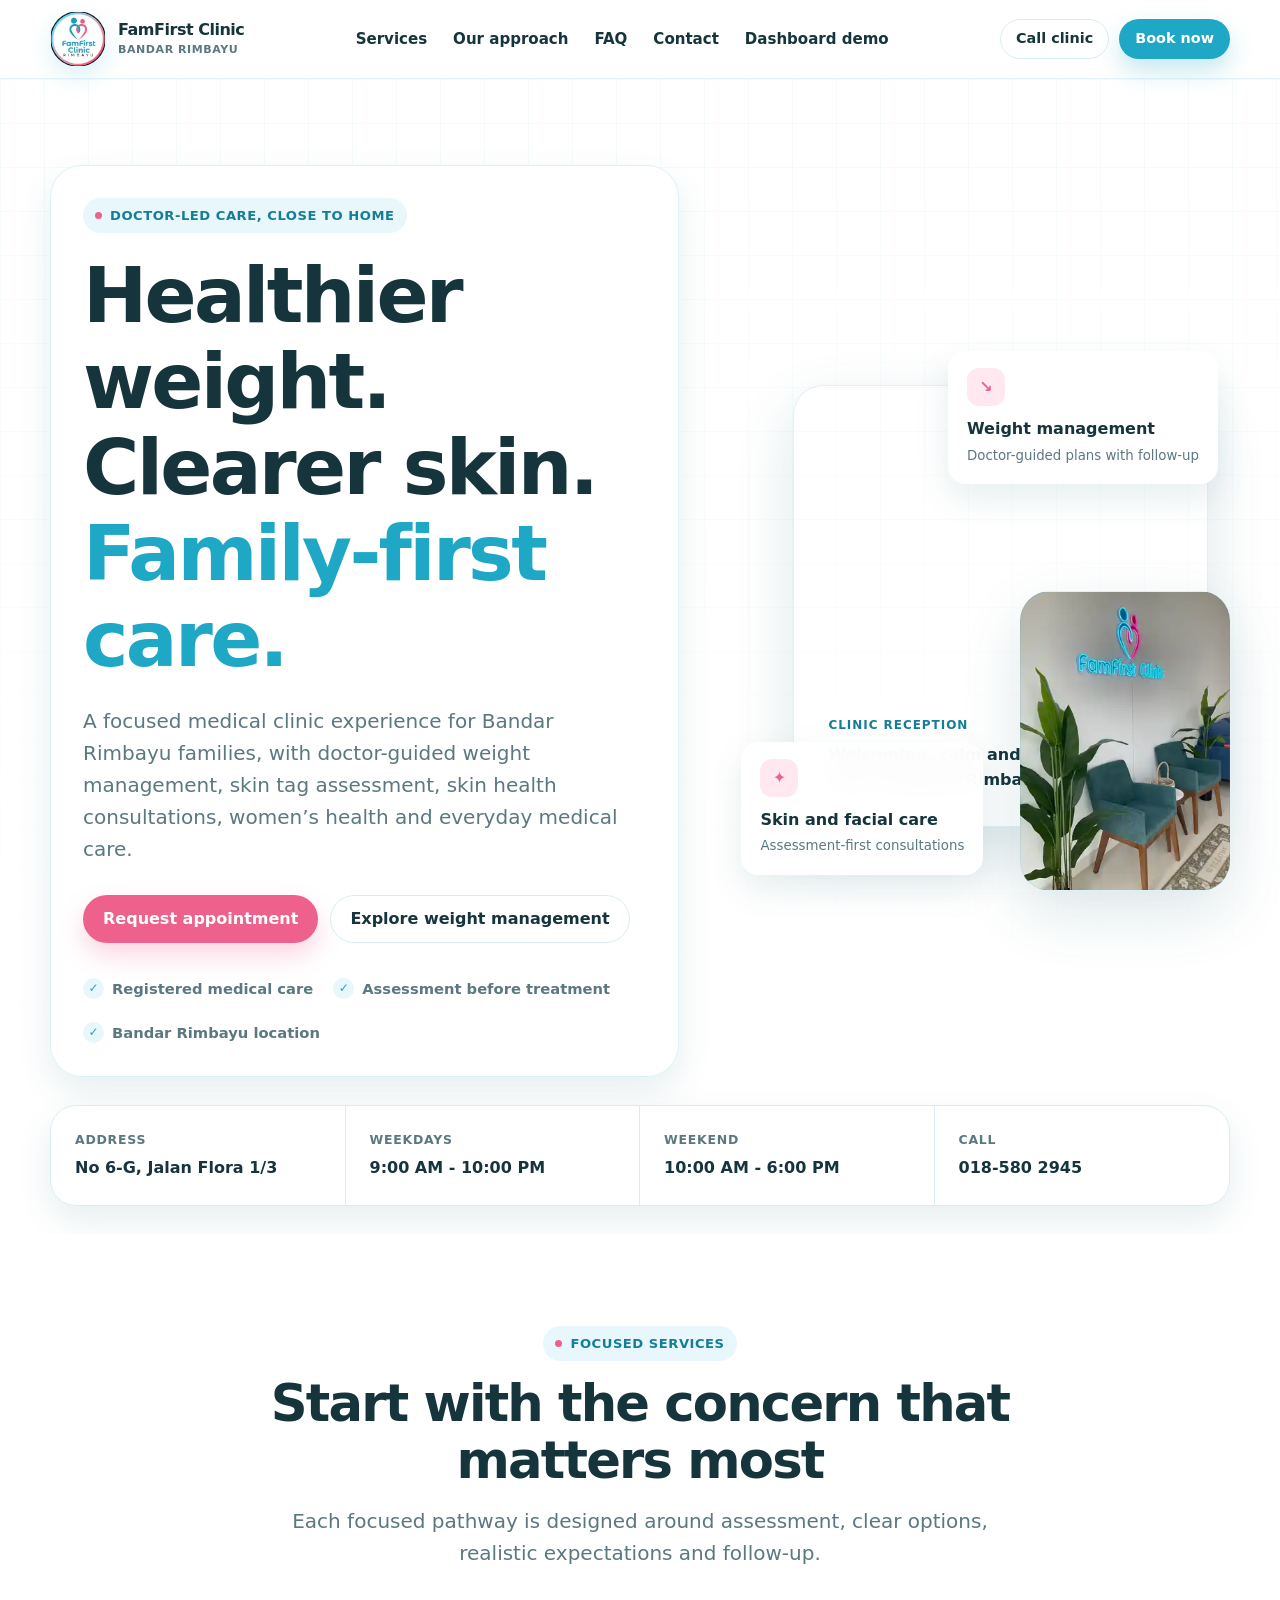
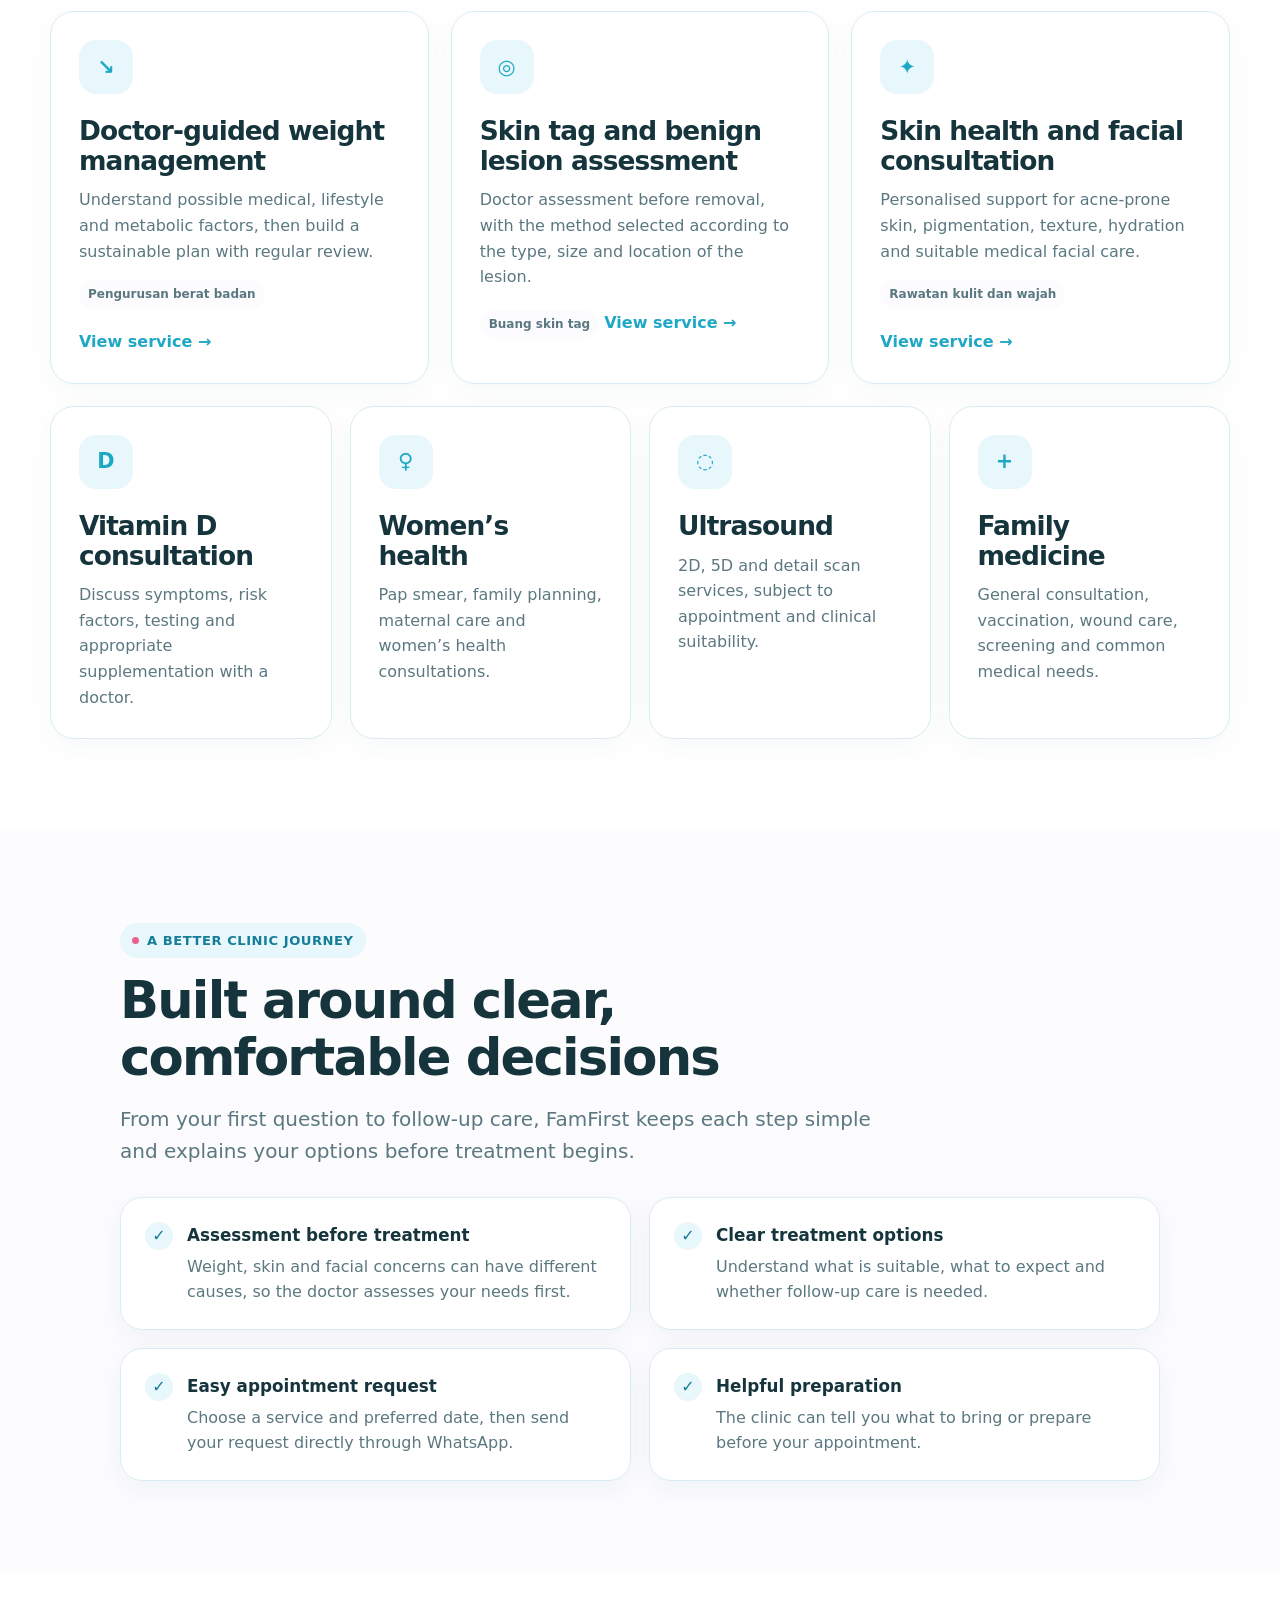
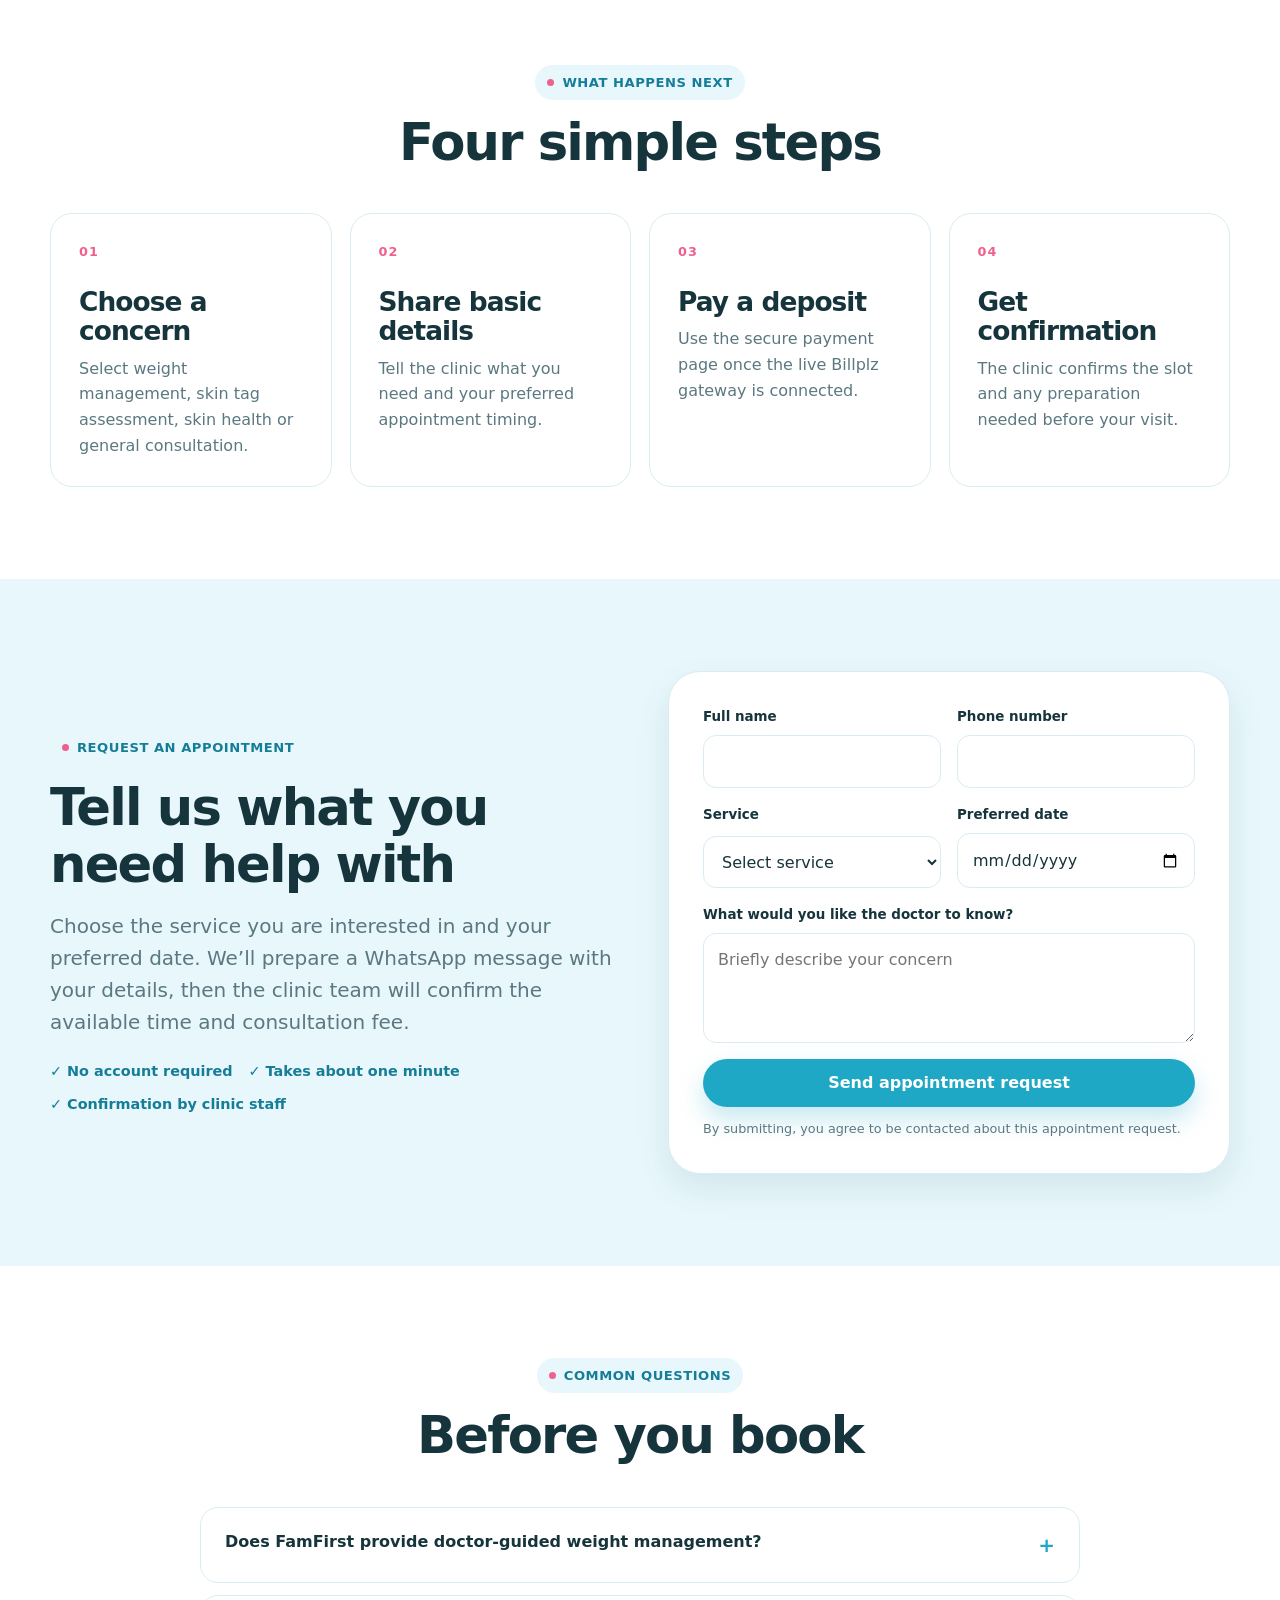
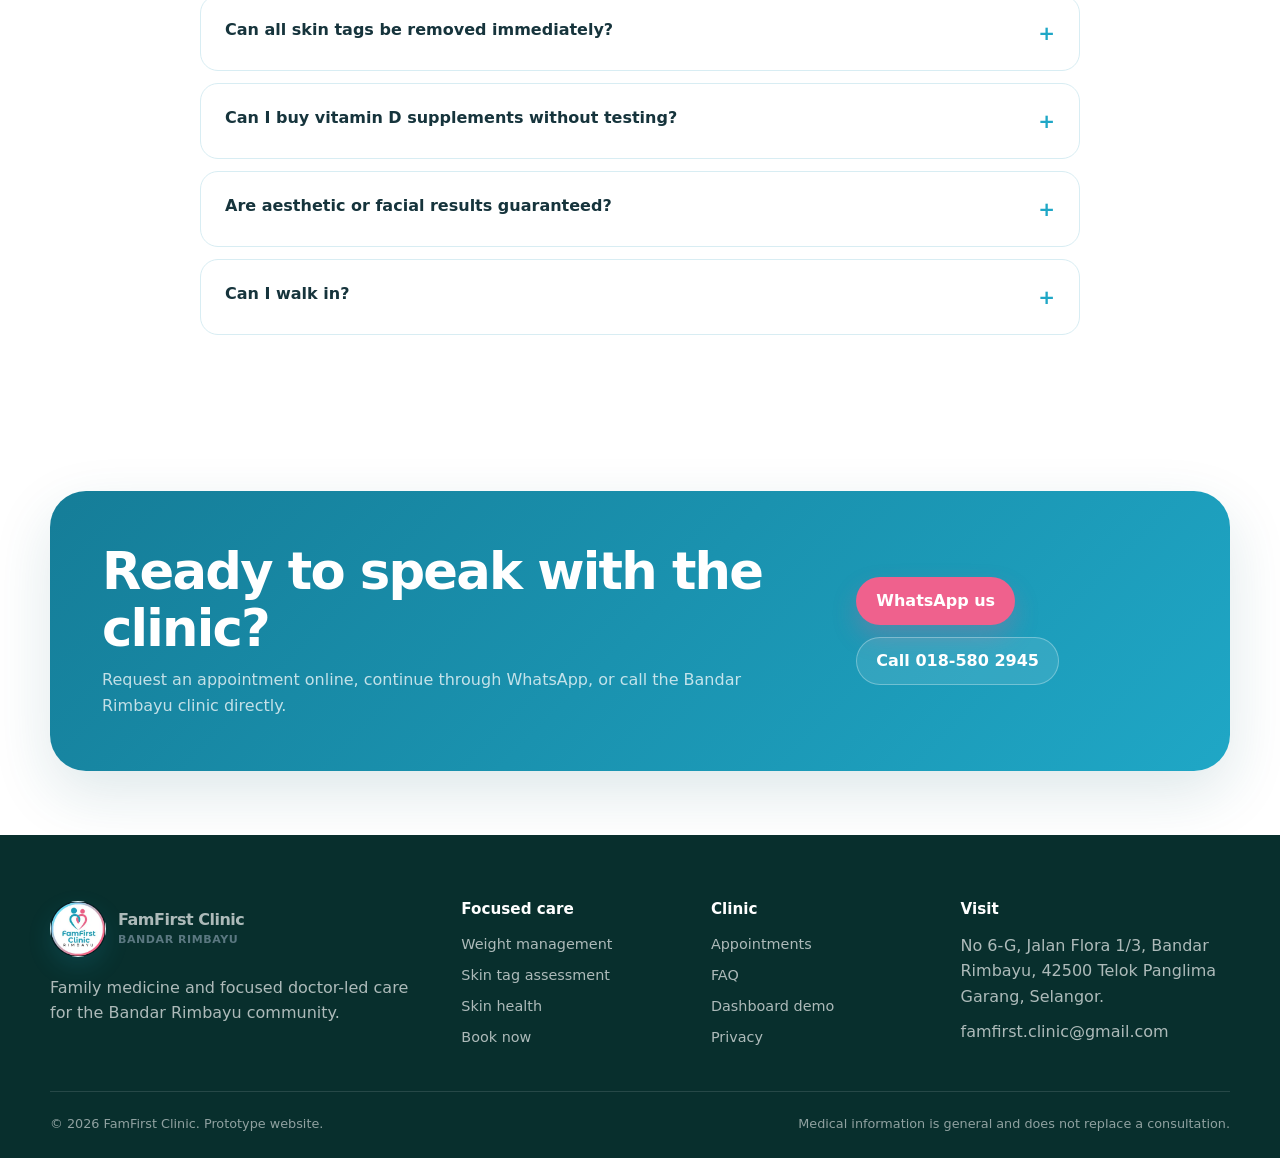
==== commit d5703f8a: "Fix homepage mobile layout and appointment UX" ====
--- a/index.html
+++ b/index.html
@@ -10,7 +10,7 @@
   <meta name="famfirst-api" content="">
   <link rel="canonical" href="https://shukritobi.github.io/famfirst-clinic-rimbayu/">
   <link rel="manifest" href="manifest.webmanifest">
-  <link rel="stylesheet" href="assets/styles.css"><link rel="stylesheet" href="assets/brand-base.css"><link rel="stylesheet" href="assets/brand-hero.css"><link rel="stylesheet" href="assets/brand-reception.css"><link rel="stylesheet" href="assets/brand-seating.css">
+  <link rel="stylesheet" href="assets/styles.css"><link rel="stylesheet" href="assets/brand-base.css"><link rel="stylesheet" href="assets/brand-hero.css"><link rel="stylesheet" href="assets/brand-reception.css"><link rel="stylesheet" href="assets/brand-seating.css"><link rel="stylesheet" href="assets/mobile-fixes.css">
   <meta property="og:type" content="website">
   <meta property="og:title" content="FamFirst Clinic Bandar Rimbayu">
   <meta property="og:description" content="Doctor-led weight, skin and family care in Bandar Rimbayu.">
@@ -23,7 +23,7 @@
     "name": "FamFirst Clinic Bandar Rimbayu",
     "legalName": "Firstmedic Healthcare Sdn Bhd",
     "url": "https://shukritobi.github.io/famfirst-clinic-rimbayu/",
-    "telephone": "+60355258837",
+    "telephone": "+60185802945",
     "email": "famfirst.clinic@gmail.com",
     "address": {
       "@type": "PostalAddress",
@@ -69,8 +69,8 @@
       <a href="dashboard.html">Dashboard demo</a>
     </nav>
     <div class="nav-actions">
-      <a class="btn btn-outline btn-sm" href="tel:+60355258837">Call clinic</a>
-      <a class="btn btn-primary btn-sm" href="checkout.html">Book and pay</a>
+      <a class="btn btn-outline btn-sm" href="tel:+60185802945">Call clinic</a>
+      <a class="btn btn-primary btn-sm" href="checkout.html">Book now</a>
       <button class="menu-btn" data-menu aria-label="Open navigation">☰</button>
     </div>
   </div>
@@ -107,7 +107,7 @@
         <div class="quick-item"><small>Address</small><strong>No 6-G, Jalan Flora 1/3</strong></div>
         <div class="quick-item"><small>Weekdays</small><strong>9:00 AM - 10:00 PM</strong></div>
         <div class="quick-item"><small>Weekend</small><strong>10:00 AM - 6:00 PM</strong></div>
-        <div class="quick-item"><small>Call</small><strong>03-5525 8837</strong></div>
+        <div class="quick-item"><small>Call</small><strong>018-580 2945</strong></div>
       </div>
     </div>
   </section>
@@ -152,33 +152,22 @@
   </section>
 
   <section class="section bg-cream" id="approach">
-    <div class="container split">
-      <div>
-        <span class="eyebrow">A better clinic journey</span>
-        <h2 style="margin-top:14px">Built around decisions, not pressure</h2>
-        <p class="lead" style="margin-top:18px">The new FamFirst experience should make it easy to understand what happens before, during and after a consultation.</p>
-        <div class="check-list">
-          <div class="check"><i>✓</i><div><strong>Assessment before treatment</strong><p>Weight, skin and facial concerns can have different causes. The doctor assesses first.</p></div></div>
-          <div class="check"><i>✓</i><div><strong>Clear treatment pathway</strong><p>Patients see the steps, likely follow-up and what information to prepare.</p></div></div>
-          <div class="check"><i>✓</i><div><strong>Convenient booking and deposits</strong><p>Request an appointment, select a focused service and pay a consultation deposit online.</p></div></div>
-          <div class="check"><i>✓</i><div><strong>Useful follow-up content</strong><p>FAQ and educational pages support patients before and after their clinic visit.</p></div></div>
-        </div>
-      </div>
-      <div class="feature-panel">
-        <span class="eyebrow" style="background:rgba(255,255,255,.12);color:white">Local growth plan</span>
-        <h2>Search visibility that connects to bookings</h2>
-        <p>The site is structured for local SEO and AI answer engines, with clear service entities, question-based content, internal links and medical clinic schema.</p>
-        <div class="metric-grid">
-          <div class="metric"><strong>3</strong><small>Focused service landing pages</small></div>
-          <div class="metric"><strong>2</strong><small>Booking and payment conversion paths</small></div>
-          <div class="metric"><strong>1</strong><small>Dashboard for leads and performance</small></div>
-          <div class="metric"><strong>24/7</strong><small>Searchable patient education</small></div>
-        </div>
-      </div>
-    </div>
-  </section>
-
-  <section class="section">
+  <div class="container approach-layout">
+    <div class="section-head">
+      <span class="eyebrow">A better clinic journey</span>
+      <h2>Built around clear, comfortable decisions</h2>
+      <p class="lead">From your first question to follow-up care, FamFirst keeps each step simple and explains your options before treatment begins.</p>
+    </div>
+    <div class="journey-grid">
+      <div class="journey-card"><i>✓</i><div><strong>Assessment before treatment</strong><p>Weight, skin and facial concerns can have different causes, so the doctor assesses your needs first.</p></div></div>
+      <div class="journey-card"><i>✓</i><div><strong>Clear treatment options</strong><p>Understand what is suitable, what to expect and whether follow-up care is needed.</p></div></div>
+      <div class="journey-card"><i>✓</i><div><strong>Easy appointment request</strong><p>Choose a service and preferred date, then send your request directly through WhatsApp.</p></div></div>
+      <div class="journey-card"><i>✓</i><div><strong>Helpful preparation</strong><p>The clinic can tell you what to bring or prepare before your appointment.</p></div></div>
+    </div>
+  </div>
+</section>
+
+<section class="section">
     <div class="container">
       <div class="section-head center"><span class="eyebrow">What happens next</span><h2>Four simple steps</h2></div>
       <div class="steps">
@@ -195,8 +184,8 @@
       <div>
         <span class="eyebrow">Request an appointment</span>
         <h2 style="margin-top:14px">Tell us what you need help with</h2>
-        <p class="lead" style="margin-top:16px">Submit the form and continue through WhatsApp. The clinic will confirm availability, suitability and the final fee.</p>
-        <div class="notice" style="margin-top:24px">This preview does not diagnose conditions or guarantee treatment outcomes. All procedures and supplements require a doctor’s assessment.</div>
+        <p class="lead" style="margin-top:16px">Choose the service you are interested in and your preferred date. We’ll prepare a WhatsApp message with your details, then the clinic team will confirm the available time and consultation fee.</p>
+        <div class="appointment-points"><span>✓ No account required</span><span>✓ Takes about one minute</span><span>✓ Confirmation by clinic staff</span></div>
       </div>
       <form class="form-card" data-lead-form>
         <div class="form-grid">
@@ -229,7 +218,7 @@
   <section class="section-sm" id="contact">
     <div class="container cta-band">
       <div><h2>Ready to speak with the clinic?</h2><p>Request an appointment online, continue through WhatsApp, or call the Bandar Rimbayu clinic directly.</p></div>
-      <div class="hero-actions" style="margin:0"><a class="btn btn-accent" href="https://wa.me/601112540046?text=Hi%20FamFirst%20Clinic%2C%20I%20would%20like%20to%20book%20an%20appointment." target="_blank" rel="noopener">WhatsApp clinic</a><a class="btn btn-outline" href="tel:+60355258837">03-5525 8837</a></div>
+      <div class="hero-actions" style="margin:0"><a class="btn btn-accent" href="https://wa.me/60185802945?text=Hi%20FamFirst%20Clinic%2C%20I%20would%20like%20to%20book%20an%20appointment." target="_blank" rel="noopener">WhatsApp us</a><a class="btn btn-outline" href="tel:+60185802945">Call 018-580 2945</a></div>
     </div>
   </section>
 </main>
@@ -238,14 +227,14 @@
   <div class="container">
     <div class="footer-grid">
       <div><a class="brand" href="index.html"><span class="brand-mark">+</span><span class="brand-copy">FamFirst Clinic <small>Bandar Rimbayu</small></span></a><p style="margin-top:18px">Family medicine and focused doctor-led care for the Bandar Rimbayu community.</p></div>
-      <div><h4>Focused care</h4><div class="footer-links"><a href="services/weight-management.html">Weight management</a><a href="services/skin-tag-removal.html">Skin tag assessment</a><a href="services/skin-health-facials.html">Skin health</a><a href="checkout.html">Book and pay</a></div></div>
+      <div><h4>Focused care</h4><div class="footer-links"><a href="services/weight-management.html">Weight management</a><a href="services/skin-tag-removal.html">Skin tag assessment</a><a href="services/skin-health-facials.html">Skin health</a><a href="checkout.html">Book now</a></div></div>
       <div><h4>Clinic</h4><div class="footer-links"><a href="#appointment">Appointments</a><a href="#faq">FAQ</a><a href="dashboard.html">Dashboard demo</a><a href="privacy.html">Privacy</a></div></div>
       <div><h4>Visit</h4><p>No 6-G, Jalan Flora 1/3, Bandar Rimbayu, 42500 Telok Panglima Garang, Selangor.</p><p style="margin-top:10px">famfirst.clinic@gmail.com</p></div>
     </div>
     <div class="footer-bottom"><span>© <span data-year></span> FamFirst Clinic. Prototype website.</span><span>Medical information is general and does not replace a consultation.</span></div>
   </div>
 </footer>
-<div class="mobile-cta"><a class="btn btn-outline" href="tel:+60355258837">Call</a><a class="btn btn-primary" href="checkout.html">Book now</a></div>
+<div class="mobile-cta"><a class="btn btn-outline" href="tel:+60185802945">Call</a><a class="btn btn-primary" href="checkout.html">Book now</a></div>
 <script src="assets/app.js" defer></script>
 </body>
 </html>
--- a/assets/mobile-fixes.css
+++ b/assets/mobile-fixes.css
@@ -0,0 +1,29 @@
+/* Homepage UX and mobile layout refinements */
+.nav-actions .btn-primary{white-space:nowrap;flex:0 0 auto}
+.approach-layout{max-width:1040px}
+.approach-layout .section-head{margin-bottom:30px}
+.journey-grid{display:grid;grid-template-columns:repeat(2,minmax(0,1fr));gap:18px}
+.journey-card{display:flex;gap:14px;align-items:flex-start;padding:24px;border:1px solid var(--line);border-radius:22px;background:rgba(255,255,255,.92);box-shadow:0 8px 26px rgba(24,92,109,.05)}
+.journey-card i{flex:0 0 28px;width:28px;height:28px;display:grid;place-items:center;border-radius:50%;background:var(--brand-pale);color:var(--brand-deep);font-style:normal;font-weight:900}
+.journey-card strong{display:block;margin-bottom:5px;font-size:1.05rem}
+.journey-card p{color:var(--ink-soft)}
+.appointment-points{display:flex;flex-wrap:wrap;gap:10px 16px;margin-top:22px;color:var(--brand-deep);font-size:.9rem;font-weight:800}
+@media(max-width:680px){
+  .nav-wrap{gap:8px}
+  .brand{gap:8px;min-width:0}
+  .brand-copy{font-size:.92rem}
+  .brand-copy small{font-size:.58rem;letter-spacing:.04em}
+  .nav-actions{gap:4px}
+  .nav-actions .btn-primary{min-height:42px;padding-inline:14px;font-size:.82rem}
+  .menu-btn{padding:6px;font-size:1.45rem}
+  .journey-grid{grid-template-columns:1fr}
+  .journey-card{padding:20px}
+  .appointment-points{display:grid;gap:8px}
+  .clinic-showcase{display:block;min-height:0}
+  .hero-visual{min-height:0}
+  .photo-card.main{position:relative;inset:auto;width:100%;height:360px;border-radius:24px}
+  .photo-card-caption{left:14px;right:14px;bottom:14px;padding:14px}
+  .photo-card-caption strong{font-size:.94rem;line-height:1.35}
+  .photo-card.sub,.clinic-showcase .float-card{display:none}
+}
+@media(max-width:430px){.photo-card.main{height:310px}}
